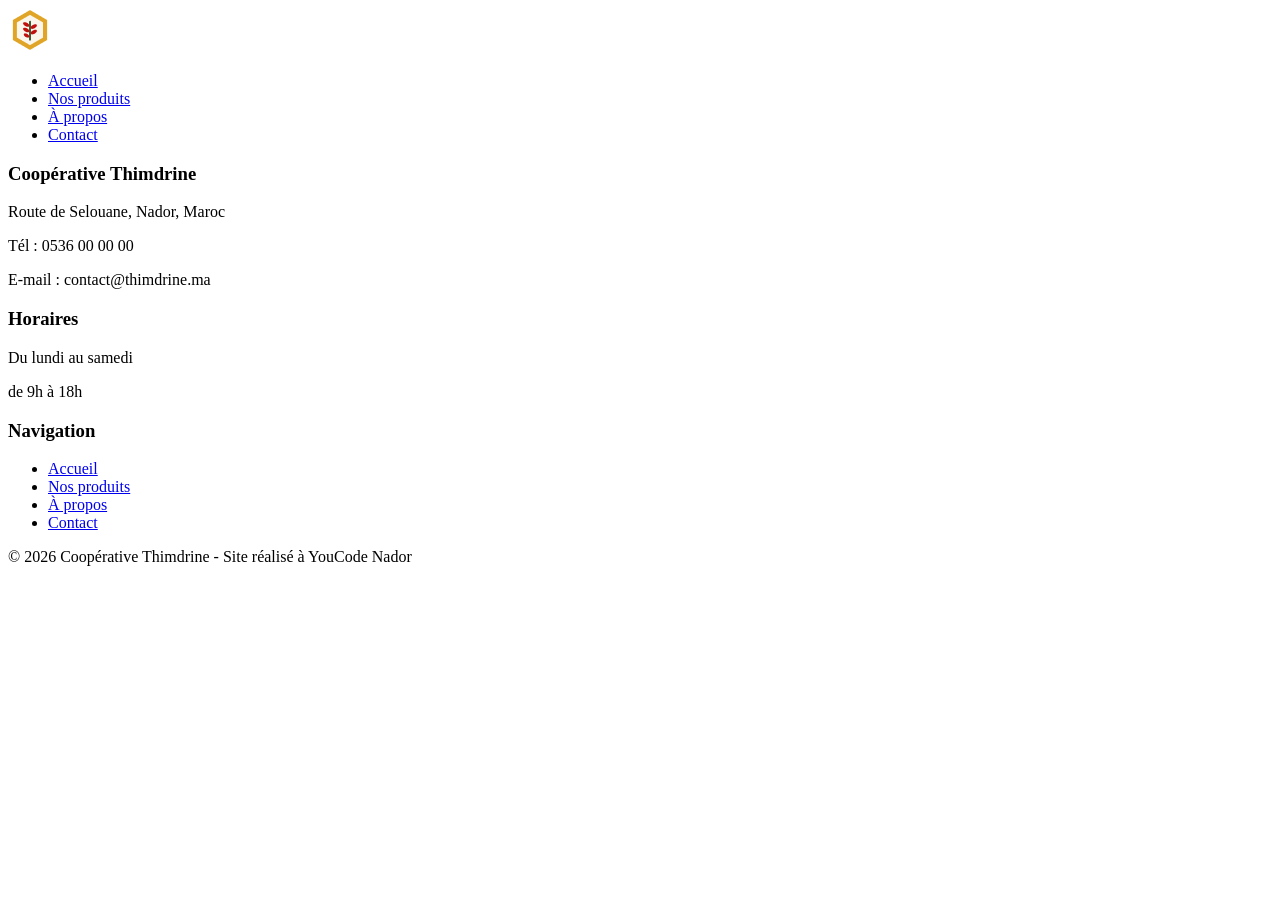
==== index.html @ c5830898 "realiser la partie navigation et la partie footer des 4 pages" ====
<!DOCTYPE html>
<html lang="fr">

<head>
    <meta charset="UTF-8">
    <meta name="viewport" content="width=device-width, initial-scale=1.0">
    <link rel="stylesheet" href="CSS/style.css">
    <title>Thimdrine - Accueil</title>
</head>
<body>
  <header>
    <nav>
      <a href="index.html"><img src="images/Logo.png" alt="Logo de Thimdrine"></a>
      <ul>
          <li><a href="index.html">Accueil</a></li>
          <li><a href="nos-produits.html">Nos produits</a></li>
          <li><a href="a-propos.html">À propos</a></li>
          <li><a href="contact.html">Contact</a></li>
      </ul>
    </nav>
  </header>
  <main>
  </main>
  <footer>
      <div class="footer">
          <div class="footer-par">
              <h3>Coopérative Thimdrine</h3>
              <p>Route de Selouane, Nador, Maroc</p>
              <p>Tél : 0536 00 00 00</p>
              <p>E-mail : contact@thimdrine.ma</p>
          </div>

          <div class="footer-par">
              <h3>Horaires</h3>
              <p>Du lundi au samedi</p>
              <p>de 9h à 18h</p>
          </div>

          <div class="footer-par">
              <h3>Navigation</h3>
              <ul>
                  <li><a href="index.html">Accueil</a></li>
                  <li><a href="nos-produits.html">Nos produits</a></li>
                  <li><a href="a-propos.html">À propos</a></li>
                  <li><a href="contact.html">Contact</a></li>
              </ul>
          </div>
      </div>

      <div class="footer-end">
          <p>&copy; 2026 Coopérative Thimdrine - Site réalisé à YouCode Nador</p>
      </div>
  </footer>
</body>

</html>
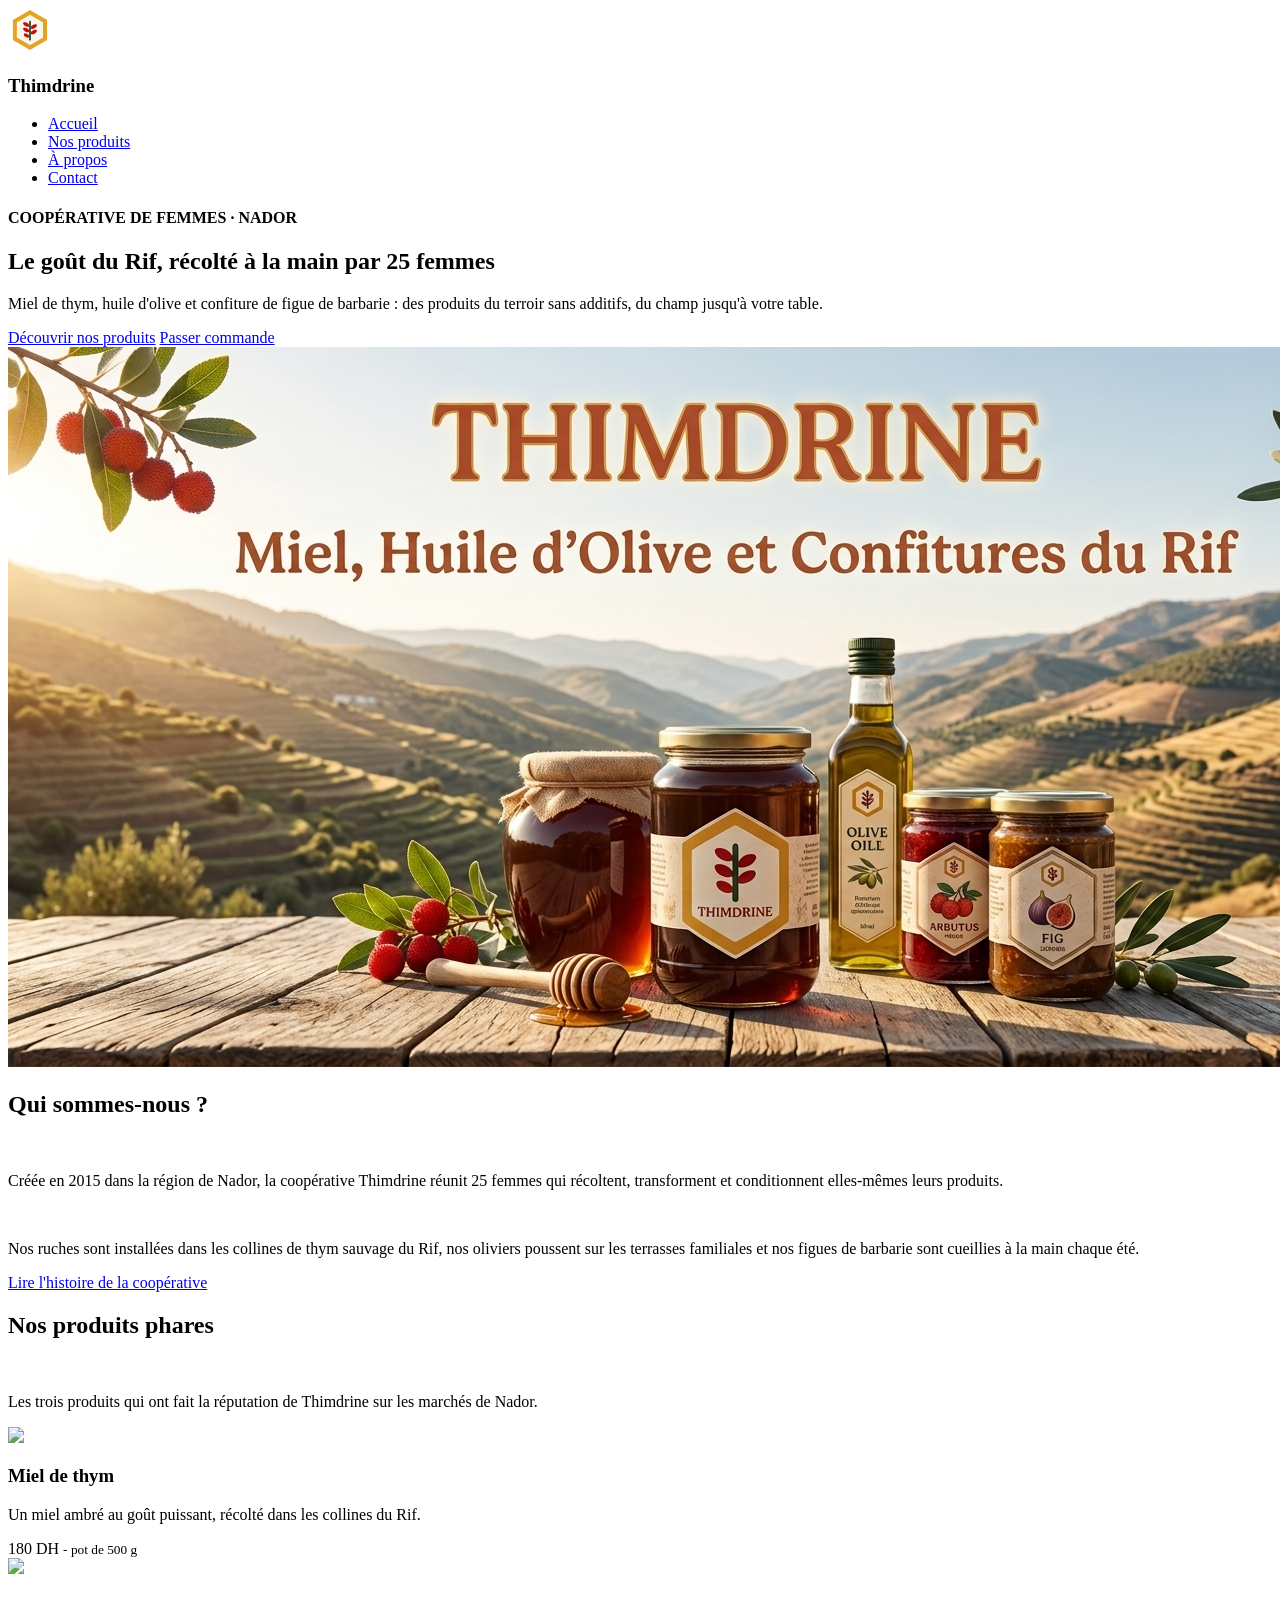
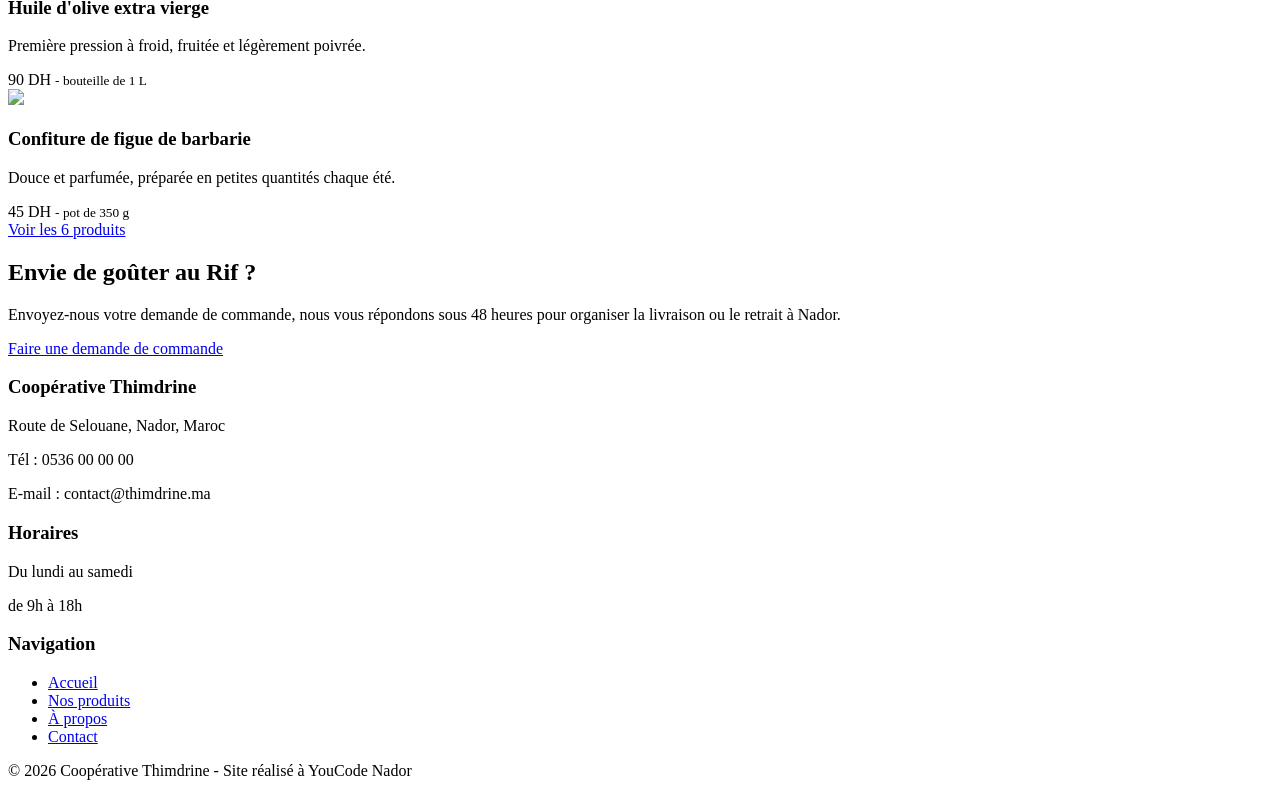
==== commit 50ebc8f5: "realisation de partie html des page index / no produits / a propos" ====
--- a/index.html
+++ b/index.html
@@ -10,7 +10,7 @@
 <body>
   <header>
     <nav>
-      <a href="index.html"><img src="images/Logo.png" alt="Logo de Thimdrine"></a>
+      <div class="logo"><a href="index.html"><img src="images/Logo.png" alt="Logo de Thimdrine"></a> <h3 classe="dalogo">Thimdrine</h3></div>
       <ul>
           <li><a href="index.html">Accueil</a></li>
           <li><a href="nos-produits.html">Nos produits</a></li>
@@ -20,6 +20,57 @@
     </nav>
   </header>
   <main>
+        <section class="sec1">
+      <div class="sec1-intro">
+          <h4>COOPÉRATIVE DE FEMMES · NADOR</h4>
+          <h1>Le goût du Rif, récolté à la main par 25 femmes</h1>
+          <p>Miel de thym, huile d'olive et confiture de figue de barbarie : des produits du terroir sans additifs, du champ jusqu'à votre table.</p>
+          <div class="sec1-img">
+            <a href="nos-produits.html" class="btn btn-1">Découvrir nos produits</a>
+            <a href="contact.html" class="btn btn-2">Passer commande</a>
+          </div>
+      </div>
+      <div class="sec1-image">
+          <img src="images/interface image project.jfif" >
+      </div>
+    </section>
+    <section class="sec2-nous">
+        <h2>Qui sommes-nous ?</h2><br>
+        <p>Créée en 2015 dans la région de Nador, la coopérative Thimdrine réunit 25 femmes qui récoltent, transforment et conditionnent elles-mêmes leurs produits.</p><br>
+        <p>Nos ruches sont installées dans les collines de thym sauvage du Rif, nos oliviers poussent sur les terrasses familiales et nos figues de barbarie sont cueillies à la main chaque été.</p>
+        <a href="a-propos.html" class="link-more">Lire l'histoire de la coopérative </a>
+    </section>
+    <section class="sec3">
+        <h2>Nos produits phares</h2><br>    
+        <p>Les trois produits qui ont fait la réputation de Thimdrine sur les marchés de Nador.</p>
+        <div class="sec3-produits">
+            <article class="produit-img">
+                <img src="images/images-acceuil/miel - Acceuil.jpg" >
+                <h3>Miel de thym</h3>
+                <p>Un miel ambré au goût puissant, récolté dans les collines du Rif.</p>
+                <span class="prix">180 DH <small>- pot de 500 g</small></span>
+            </article>
+            <article class="produit-img">
+                <img src="images/images-acceuil/ouil- Acceuil.jpg" >
+                <h3>Huile d'olive extra vierge</h3>
+                <p>Première pression à froid, fruitée et légèrement poivrée.</p>
+                <span class="prix">90 DH <small>- bouteille de 1 L</small></span>
+            </article>
+            <article class="produit-img">
+                <img src="images/images-acceuil/confiture - Acceuil.jpg">
+                <h3>Confiture de figue de barbarie</h3>
+                <p>Douce et parfumée, préparée en petites quantités chaque été.</p>
+                <span class="prix">45 DH <small>- pot de 350 g</small></span>
+            </article>
+        </div>
+
+        <a href="nos-produits.html" class="btn btn-outline">Voir les 6 produits </a>
+    </section>
+    <section class="sec4">
+        <h2>Envie de goûter au Rif ?</h2>
+        <p>Envoyez-nous votre demande de commande, nous vous répondons sous 48 heures pour organiser la livraison ou le retrait à Nador.</p>
+        <a href="contact.html" class="btn btn-1">Faire une demande de commande</a>
+    </section>
   </main>
   <footer>
       <div class="footer">
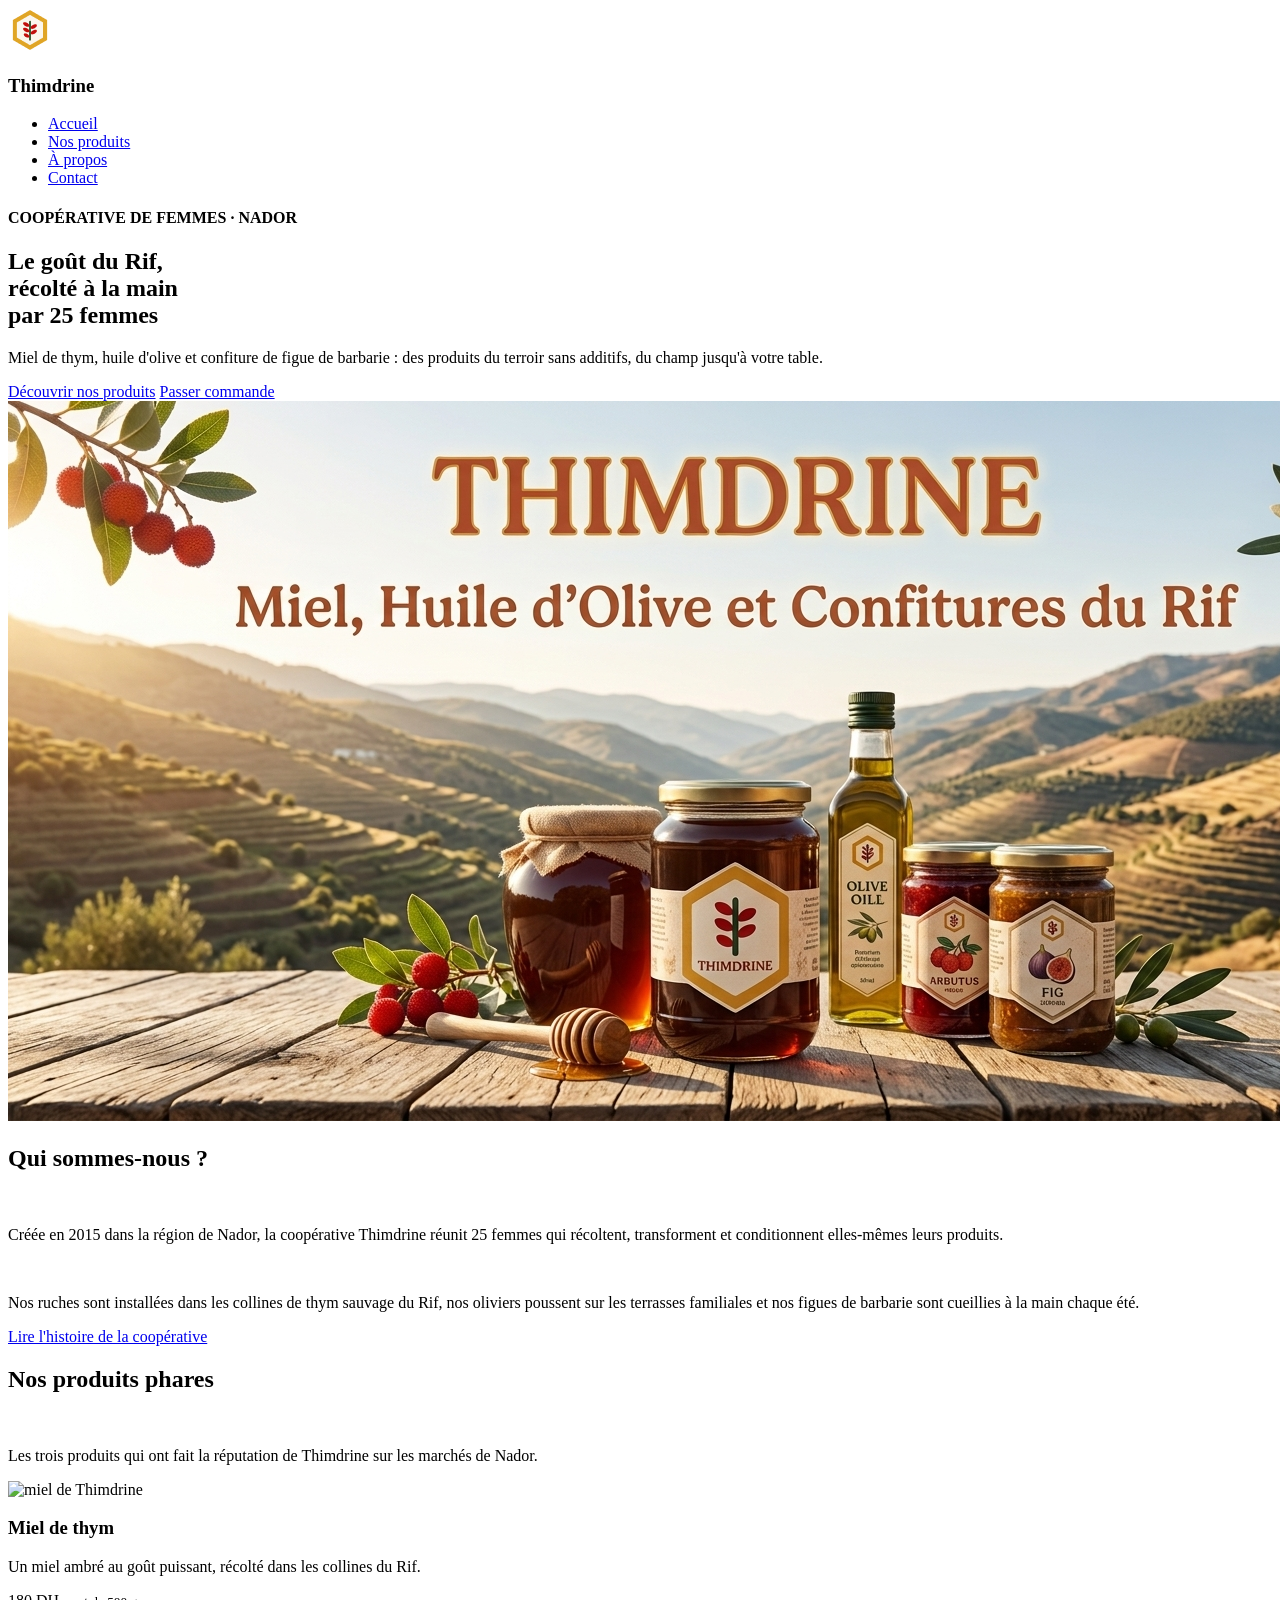
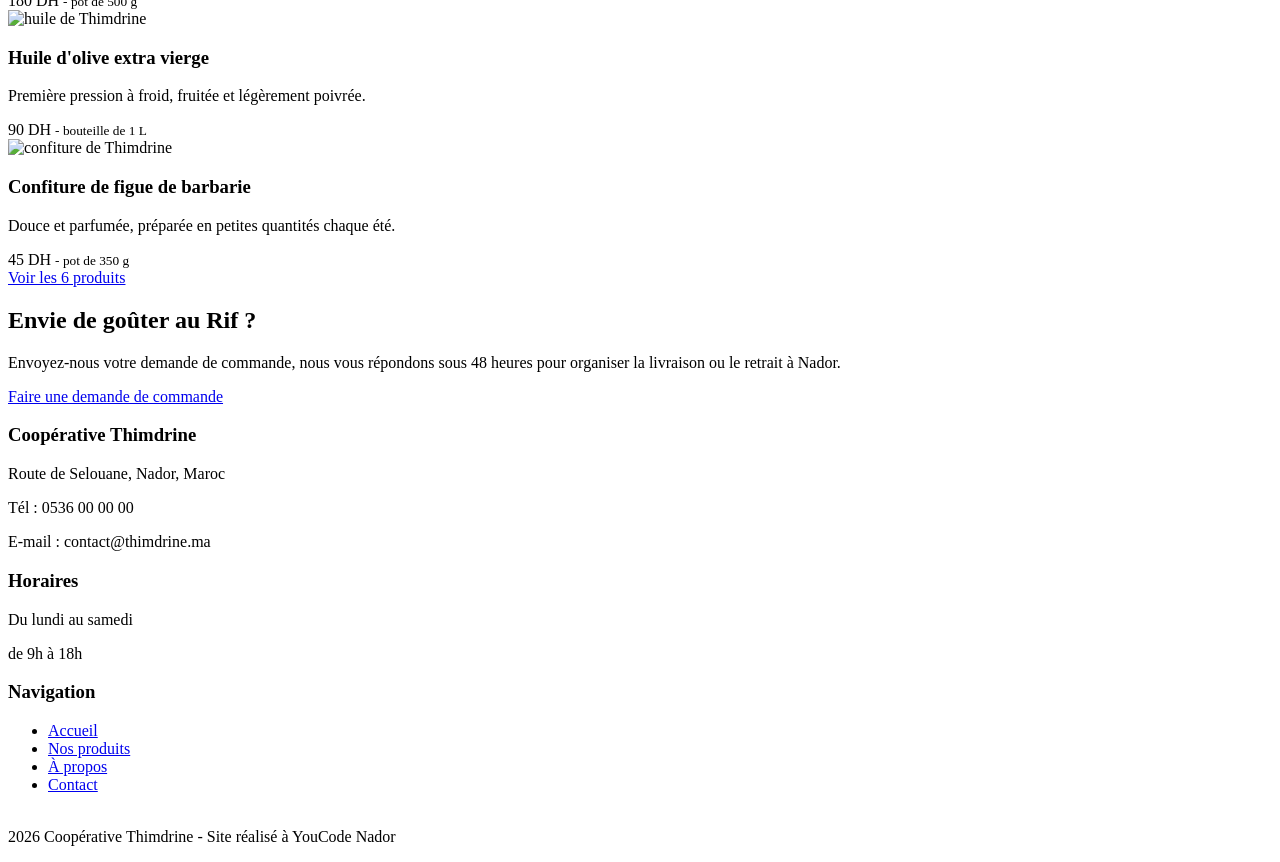
==== commit fddcf51b: "realiser la partie main de la page contact" ====
--- a/index.html
+++ b/index.html
@@ -23,7 +23,7 @@
         <section class="sec1">
       <div class="sec1-intro">
           <h4>COOPÉRATIVE DE FEMMES · NADOR</h4>
-          <h1>Le goût du Rif, récolté à la main par 25 femmes</h1>
+          <h1>Le goût du Rif,<br> récolté à la main <br> par 25 femmes</h1>
           <p>Miel de thym, huile d'olive et confiture de figue de barbarie : des produits du terroir sans additifs, du champ jusqu'à votre table.</p>
           <div class="sec1-img">
             <a href="nos-produits.html" class="btn btn-1">Découvrir nos produits</a>
@@ -31,7 +31,7 @@
           </div>
       </div>
       <div class="sec1-image">
-          <img src="images/interface image project.jfif" >
+          <img src="images/interface image project.jfif" alt="Thimdrine company" >
       </div>
     </section>
     <section class="sec2-nous">
@@ -45,19 +45,19 @@
         <p>Les trois produits qui ont fait la réputation de Thimdrine sur les marchés de Nador.</p>
         <div class="sec3-produits">
             <article class="produit-img">
-                <img src="images/images-acceuil/miel - Acceuil.jpg" >
+                <img src="images/images-acceuil/miel - Acceuil.jpg" alt="miel de Thimdrine" >
                 <h3>Miel de thym</h3>
                 <p>Un miel ambré au goût puissant, récolté dans les collines du Rif.</p>
                 <span class="prix">180 DH <small>- pot de 500 g</small></span>
             </article>
             <article class="produit-img">
-                <img src="images/images-acceuil/ouil- Acceuil.jpg" >
+                <img src="images/images-acceuil/ouil- Acceuil.jpg" alt="huile de Thimdrine" >
                 <h3>Huile d'olive extra vierge</h3>
                 <p>Première pression à froid, fruitée et légèrement poivrée.</p>
                 <span class="prix">90 DH <small>- bouteille de 1 L</small></span>
             </article>
             <article class="produit-img">
-                <img src="images/images-acceuil/confiture - Acceuil.jpg">
+                <img src="images/images-acceuil/confiture - Acceuil.jpg" alt="confiture de Thimdrine">
                 <h3>Confiture de figue de barbarie</h3>
                 <p>Douce et parfumée, préparée en petites quantités chaque été.</p>
                 <span class="prix">45 DH <small>- pot de 350 g</small></span>
@@ -99,7 +99,7 @@
       </div>
 
       <div class="footer-end">
-          <p>&copy; 2026 Coopérative Thimdrine - Site réalisé à YouCode Nador</p>
+          <p><br> 2026 Coopérative Thimdrine - Site réalisé à YouCode Nador</p>
       </div>
   </footer>
 </body>
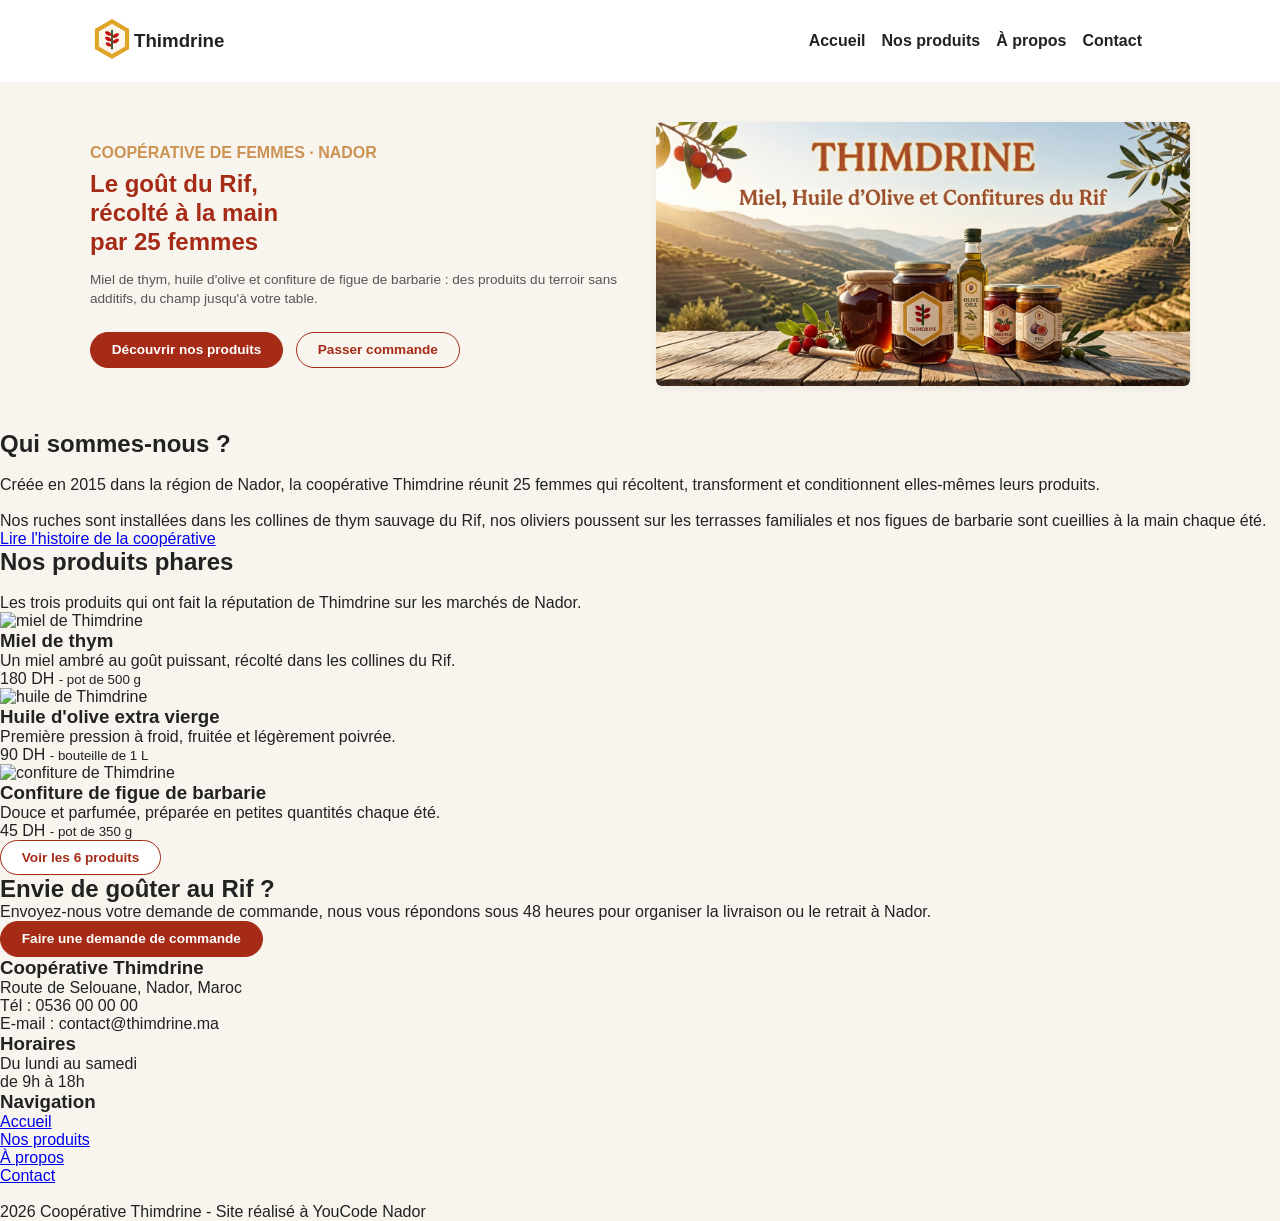
==== commit 36821b8a: "realisation de la forme des button dans la partie css" ====
--- a/index.html
+++ b/index.html
@@ -31,7 +31,7 @@
           </div>
       </div>
       <div class="sec1-image">
-          <img src="images/interface image project.jfif" alt="Thimdrine company" >
+          <img src="images/interface image project.jfif" alt="Thimdrine company " >
       </div>
     </section>
     <section class="sec2-nous">
@@ -63,7 +63,7 @@
                 <span class="prix">45 DH <small>- pot de 350 g</small></span>
             </article>
         </div>
-
+ 
         <a href="nos-produits.html" class="btn btn-outline">Voir les 6 produits </a>
     </section>
     <section class="sec4">
--- a/CSS/style.css
+++ b/CSS/style.css
@@ -0,0 +1,153 @@
+
+/* 1.la charte*/
+:root {
+  --primary-color: #A62B17;
+  --primary-hover: #852212;
+  --secondary-color: #cc9253;
+  --bg-color: #F8F5EE;
+  --card-bg: #FFFFFF;
+  --text-main: #222222;
+  --text-muted: #555555;
+  --radius: 6px;
+  --shadow: 0 2px 8px rgba(0, 0, 0, 0.06);
+}
+
+* {
+  margin: 0;
+  padding: 0;
+}
+
+body {
+  background-color: var(--bg-color);
+  color: var(--text-main);
+  font-family: sans-serif;
+}
+
+
+
+   /* 2. header nav */
+
+header {
+  background-color: #ffffff;
+  width: 100%;
+}
+
+nav {
+  max-width: 1100px;
+  margin: 0 auto;
+  display: flex;
+  justify-content: space-between;
+  align-items: center;
+}
+
+.logo {
+  display: flex;
+  align-items: center;
+}
+
+nav ul {
+  display: flex;
+  list-style: none;
+  padding: 2rem;
+}
+nav li {
+    padding-right: 1rem;
+
+}
+
+nav a {
+  text-decoration: none;
+  color: var(--text-main);
+  font-weight: 600;
+}
+
+nav a:hover {
+  color: var(--primary-color);
+}
+
+   /* 3. ACCUEIL sec1 */
+
+.sec1 {
+  max-width: 1100px;
+  margin: 2.5rem auto;
+  padding: 0 1rem;
+  display: flex;
+  align-items: center;
+  gap: 2rem;
+}
+
+.sec1-intro {
+  flex: 1;
+}
+
+.sec1-intro h4 {
+  font-weight: 700;
+  color: var(--secondary-color);
+  margin-bottom: 0.5rem;
+  text-transform: uppercase;
+}
+
+.sec1-intro h1 {
+  color: var(--primary-color);
+  font-weight: 800;
+  margin-bottom: 0.8rem;
+  line-height: 1.2;
+}
+
+.sec1-intro p {
+  font-size: 0.85rem;
+  color: var(--text-muted);
+  margin-bottom: 1rem;
+  line-height: 1.4;
+}
+
+.sec1-img {
+  margin-top: 1.5rem;
+  display: flex;
+  gap: 0.8rem;
+}
+
+.sec1-image {
+  flex: 1;
+}
+
+.sec1-image img {
+  width: 100%;
+  border-radius: var(--radius);
+  box-shadow: var(--shadow);
+}
+   /* 4. les bouton */
+
+.btn {
+  display: inline-block;
+  padding: 0.6rem 1.3rem;
+  border-radius: 20px;
+  text-decoration: none;
+  font-size: 0.85rem;
+  font-weight: 770;
+}
+
+.btn-1 {
+  background-color: var(--primary-color);
+  color: #ffffff;
+  border: 1px solid var(--primary-color);
+}
+
+.btn-1:hover {
+  background-color: var(--primary-hover);
+}
+
+.btn-2 {
+  background-color: transparent;
+  color: var(--primary-color);
+  border: 1px solid var(--primary-color);
+}
+
+.btn-outline {
+  background-color: #ffffff;
+  color: var(--primary-color);
+  border: 1px solid var(--primary-color);
+  padding: 0.55rem 1.3rem;
+}
+
+
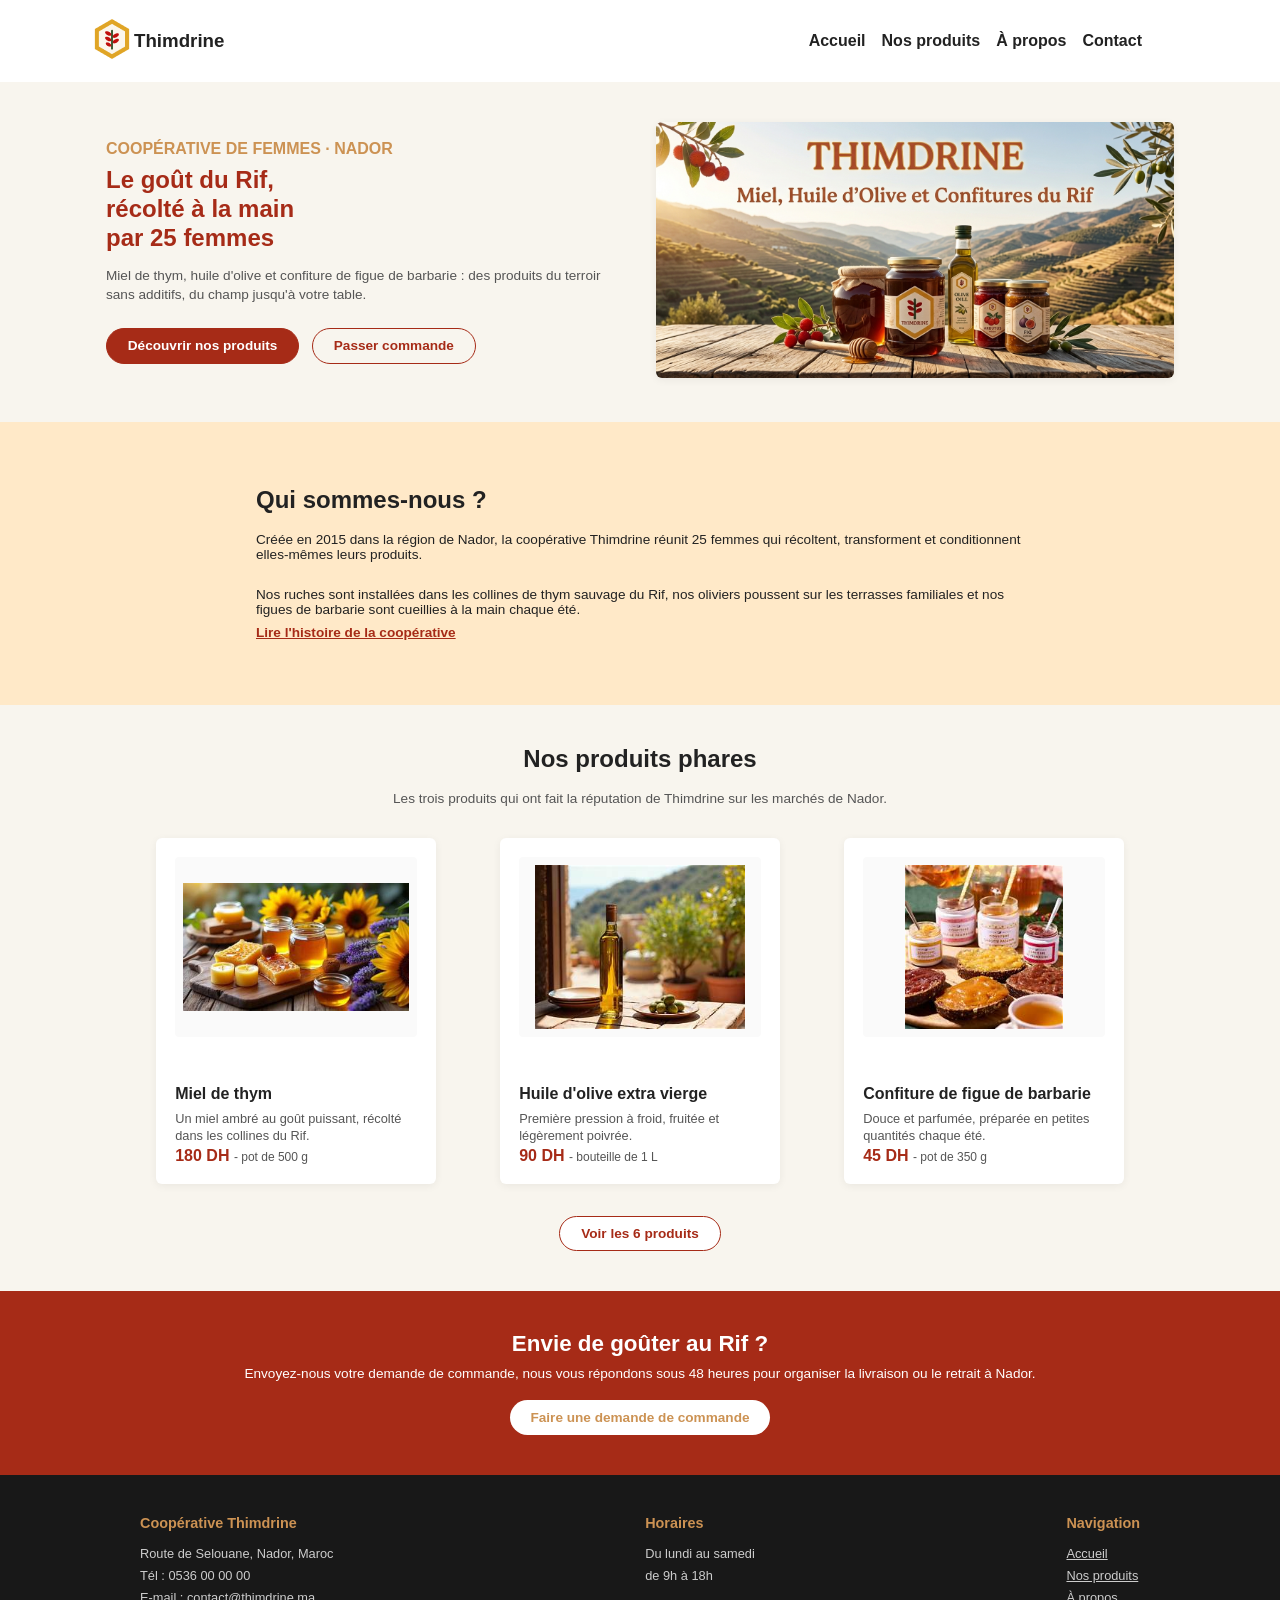
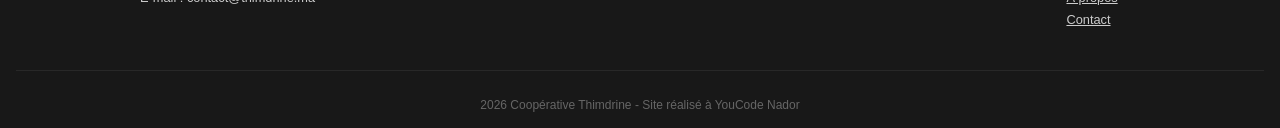
==== commit a5d5bb69: "modification des nom des image pour ajuster la forme" ====
--- a/index.html
+++ b/index.html
@@ -45,19 +45,19 @@
         <p>Les trois produits qui ont fait la réputation de Thimdrine sur les marchés de Nador.</p>
         <div class="sec3-produits">
             <article class="produit-img">
-                <img src="images/images-acceuil/miel - Acceuil.jpg" alt="miel de Thimdrine" >
+                <img src="images/images-acceuil/miel-acceuil.jpg" alt="miel de Thimdrine" >
                 <h3>Miel de thym</h3>
                 <p>Un miel ambré au goût puissant, récolté dans les collines du Rif.</p>
                 <span class="prix">180 DH <small>- pot de 500 g</small></span>
             </article>
             <article class="produit-img">
-                <img src="images/images-acceuil/ouil- Acceuil.jpg" alt="huile de Thimdrine" >
+                <img src="images/images-acceuil/ouil-acceuil.jpg" alt="huile de Thimdrine" >
                 <h3>Huile d'olive extra vierge</h3>
                 <p>Première pression à froid, fruitée et légèrement poivrée.</p>
                 <span class="prix">90 DH <small>- bouteille de 1 L</small></span>
             </article>
             <article class="produit-img">
-                <img src="images/images-acceuil/confiture - Acceuil.jpg" alt="confiture de Thimdrine">
+                <img src="images/images-acceuil/confiture-acceuil.jpg" alt="confiture de Thimdrine">
                 <h3>Confiture de figue de barbarie</h3>
                 <p>Douce et parfumée, préparée en petites quantités chaque été.</p>
                 <span class="prix">45 DH <small>- pot de 350 g</small></span>
--- a/CSS/style.css
+++ b/CSS/style.css
@@ -15,6 +15,8 @@
 * {
   margin: 0;
   padding: 0;
+    box-sizing: border-box;
+
 }
 
 body {
@@ -151,3 +153,189 @@
 }
 
 
+   /* 5. sec2 */
+
+.sec2-nous {
+  background-color: #ffe9c8;
+  max-width: 700;
+  margin: 3% auto;
+  padding: 5% 20%;
+  text-align: left;
+}
+
+.sec2-nous p {
+  font-size: 0.85rem;
+  margin-bottom: 0.4rem;
+}
+
+.link-more {
+  margin-top: 0.9rem;
+  color: var(--primary-color);
+  font-size: 0.85rem;
+  font-weight: 700;
+}
+
+ /* 6. produit sec3  */
+
+.sec3 {
+  max-width: 1100px;
+  margin: 2.5rem auto;
+  padding: 0 1rem;
+  text-align: center;
+}
+
+.sec3 h2,
+.sec3-produits h1 {
+  font-size: 1.5rem;
+  font-weight: 700;
+  color: var(--text-main);
+  margin-bottom: 0;
+  text-align: center;
+}
+
+.sec3 > p {
+  font-size: 0.85rem;
+  color: var(--text-muted);
+  max-width: 800px;
+  margin: 0 auto 0.4rem auto;
+}
+
+.sec3-produits {
+  max-width: 1000px;
+  margin: 2rem auto;
+  padding: 0 1rem;
+  display: flex;
+justify-content: space-between;
+  flex-wrap: wrap;
+}
+
+
+
+.produit-img {
+  background-color: var(--card-bg);
+  border-radius: var(--radius);
+  padding: 1.2rem;
+  box-shadow: var(--shadow);
+  width: 280px;
+  text-align: left;
+  display: flex;
+  flex-direction: column;
+}
+
+.produit-img img {
+  width: 100%;
+  height: 180px;
+  object-fit: contain;
+  background-color: #fafafa;
+  border-radius: 4px;
+  padding: 0.5rem;
+  margin-bottom: 3rem;
+}
+
+.produit-img h2,
+.produit-img h3 {
+  font-size: 1rem;
+  font-weight: 700;
+  margin-bottom: 0.4rem;
+  color: var(--text-main);
+}
+
+.produit-img p {
+  font-size: 0.8rem;
+  color: var(--text-muted);
+  line-height: 1.4;
+}
+
+.produit-img .prix {
+  margin-top: auto;
+  padding-top: 0.1rem;
+  font-size: 1rem;
+  font-weight: 800;
+  color: var(--primary-color);
+}
+
+.produit-img .prix small {
+  font-size: 0.75rem;
+  color: var(--text-muted);
+  font-weight: normal;
+}
+
+
+
+   /* 7. sec4 */
+
+.sec4 {
+  max-width: 100%;
+  background-color: var(--primary-color);
+  color: #ffffff;
+  padding: 2.5rem 2rem;
+  text-align: center;
+}
+
+.sec4 h2 {
+  font-size: 1.4rem;
+  margin-bottom: 0.6rem;
+}
+
+.sec4 p {
+  font-size: 0.85rem;
+  margin-bottom: 1.2rem;
+}
+
+.sec4 .btn-1 {
+  background-color: #ffffff;
+  color: var(--secondary-color);
+  border: none;
+}
+
+   /* 8. FOOTER */
+
+footer {
+  background-color: #181818;
+  color: #ffffff;
+  padding: 2.5rem 1rem 1rem;
+  width: 100%;
+}
+
+.footer {
+  max-width: 1000px;
+  margin: 0 auto;
+  display: flex;
+  justify-content: space-between;
+  gap: 2rem;
+  flex-wrap: wrap;
+}
+
+.footer-par h3 {
+  color: var(--secondary-color);
+  font-size: 0.9rem;
+  font-weight: 700;
+  margin-bottom: 0.8rem;
+}
+
+.footer-par p,
+.footer-par a {
+  font-size: 0.8rem;
+  color: #cccccc;
+  line-height: 1.7;
+  
+}
+
+.footer-par ul {
+  list-style: none;
+}
+
+.footer-par a:hover {
+  color: #ffffff;
+}
+
+.footer-end {
+  text-align: center;
+  margin-top: 2.5rem;
+  padding-top: 0.8rem;
+  border-top: 1px solid #282828;
+  font-size: 0.75rem;
+  color: #666666;
+}
+
+
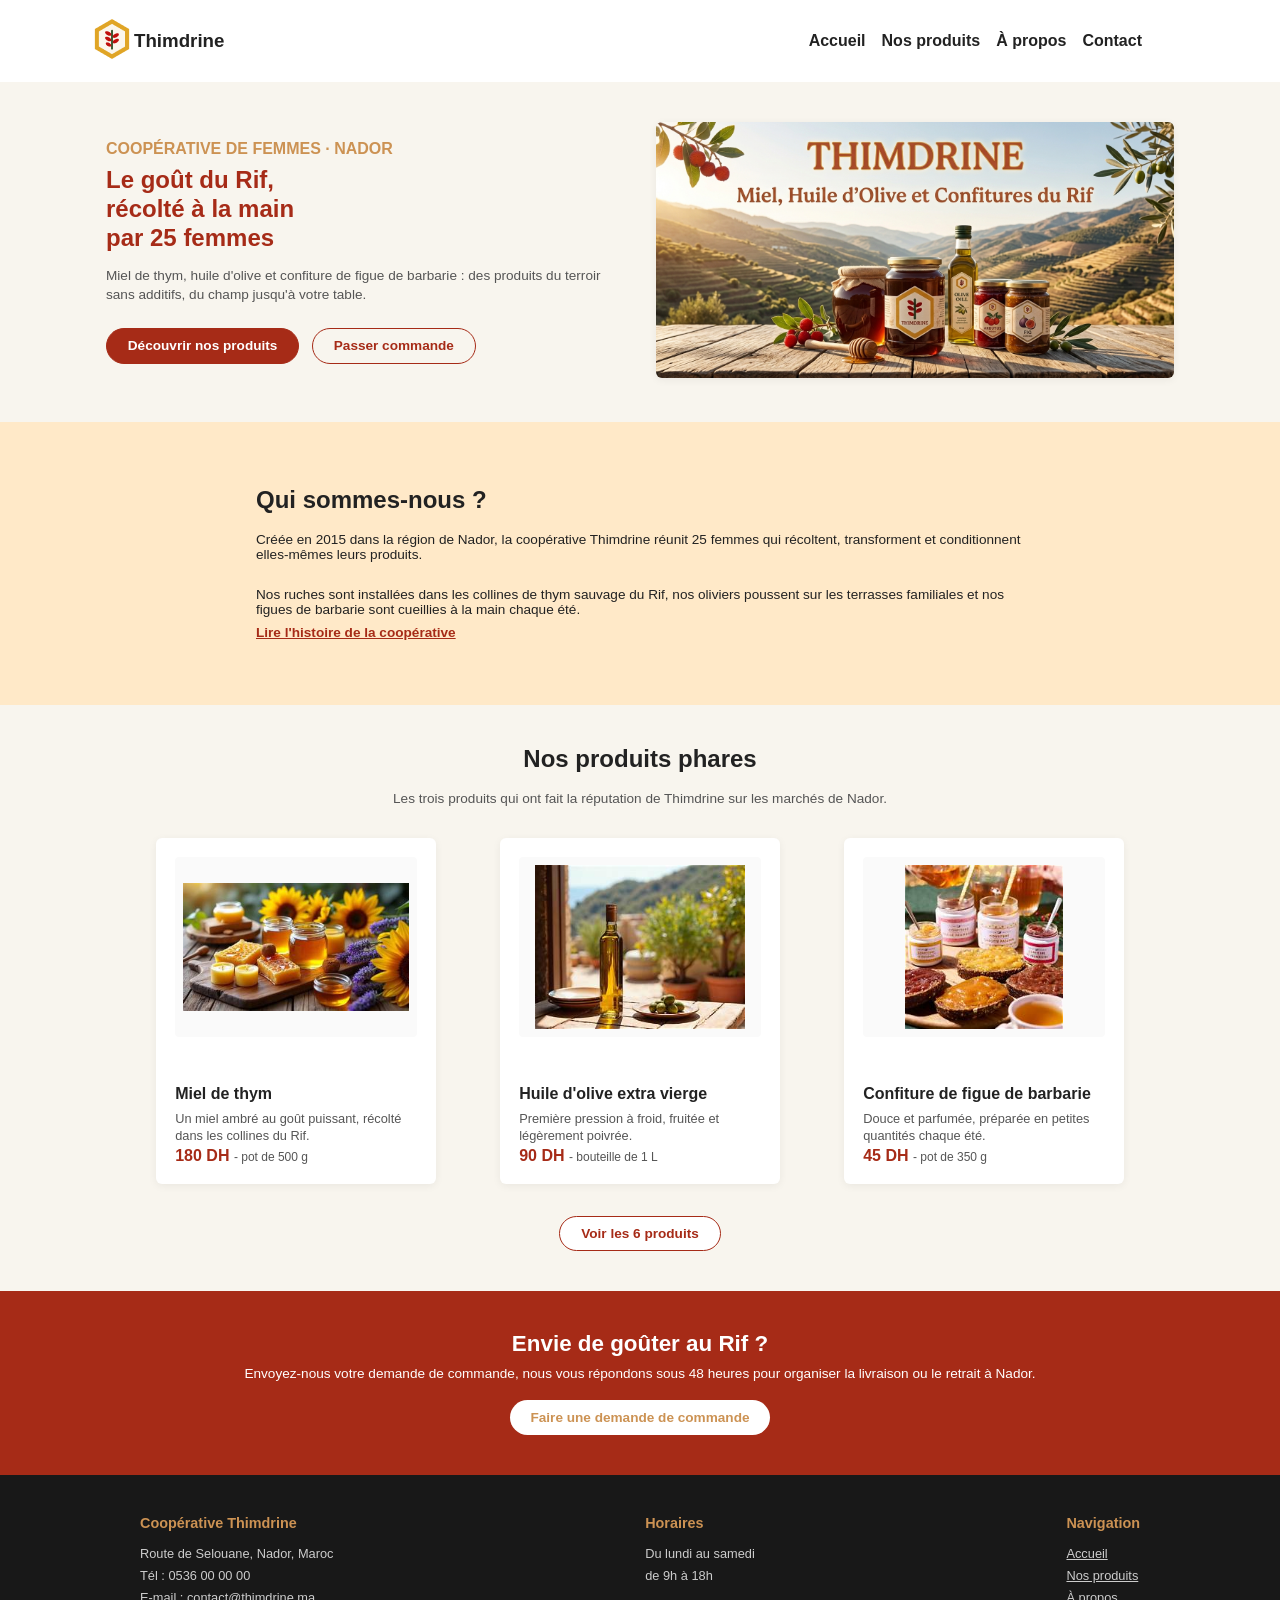
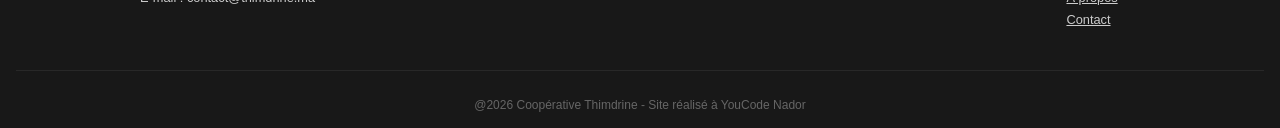
==== commit 0aa1d1bc: "realisation de la partie des produis dans la page nos produits" ====
--- a/index.html
+++ b/index.html
@@ -99,7 +99,7 @@
       </div>
 
       <div class="footer-end">
-          <p><br> 2026 Coopérative Thimdrine - Site réalisé à YouCode Nador</p>
+          <p><br> @2026 Coopérative Thimdrine - Site réalisé à YouCode Nador</p>
       </div>
   </footer>
 </body>
--- a/CSS/style.css
+++ b/CSS/style.css
@@ -339,3 +339,17 @@
 }
 
 
+
+/* sec3 hadi dyal la page nos produit */
+.products-grid {
+    text-align: center;
+  max-width: 1000px;
+  margin: 2rem auto;
+  padding: 0 1rem;
+  display: flex;
+  justify-content: center;
+  gap: 1.8rem;
+  flex-wrap: wrap;
+}
+
+
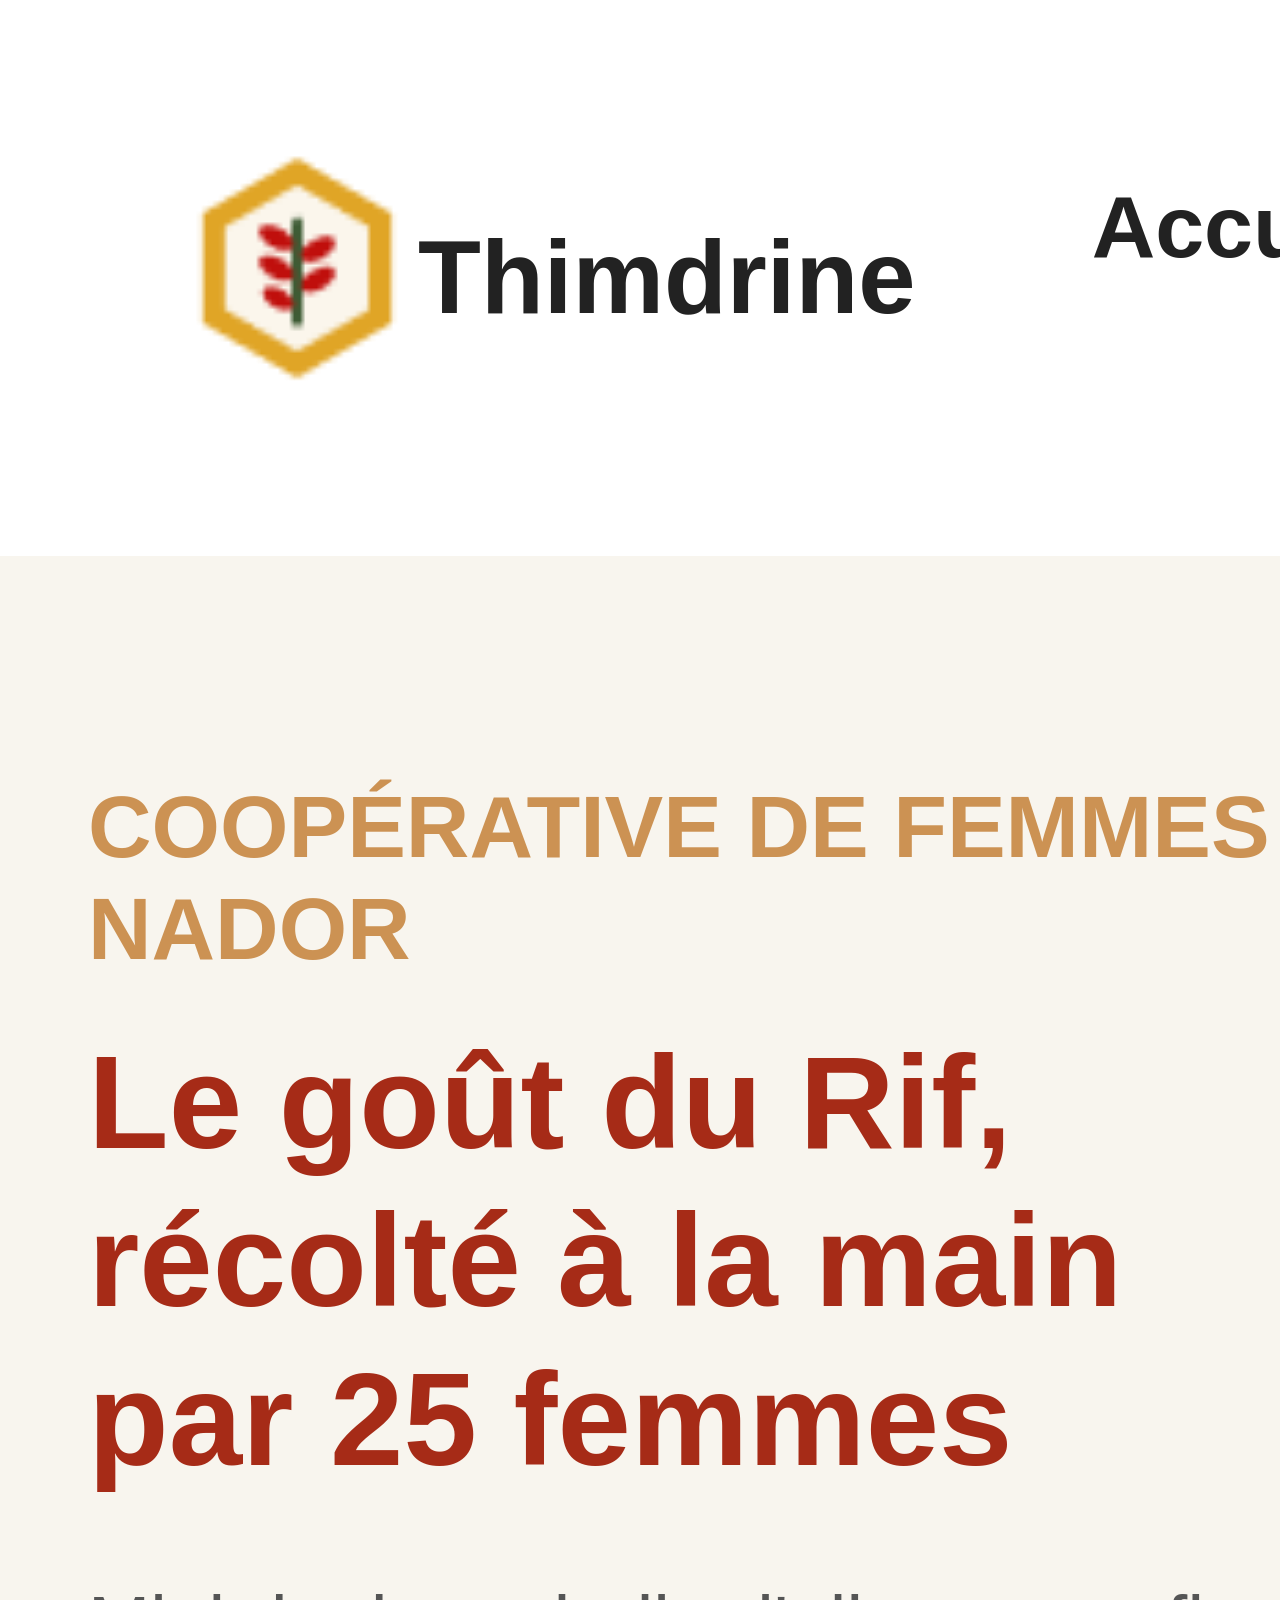
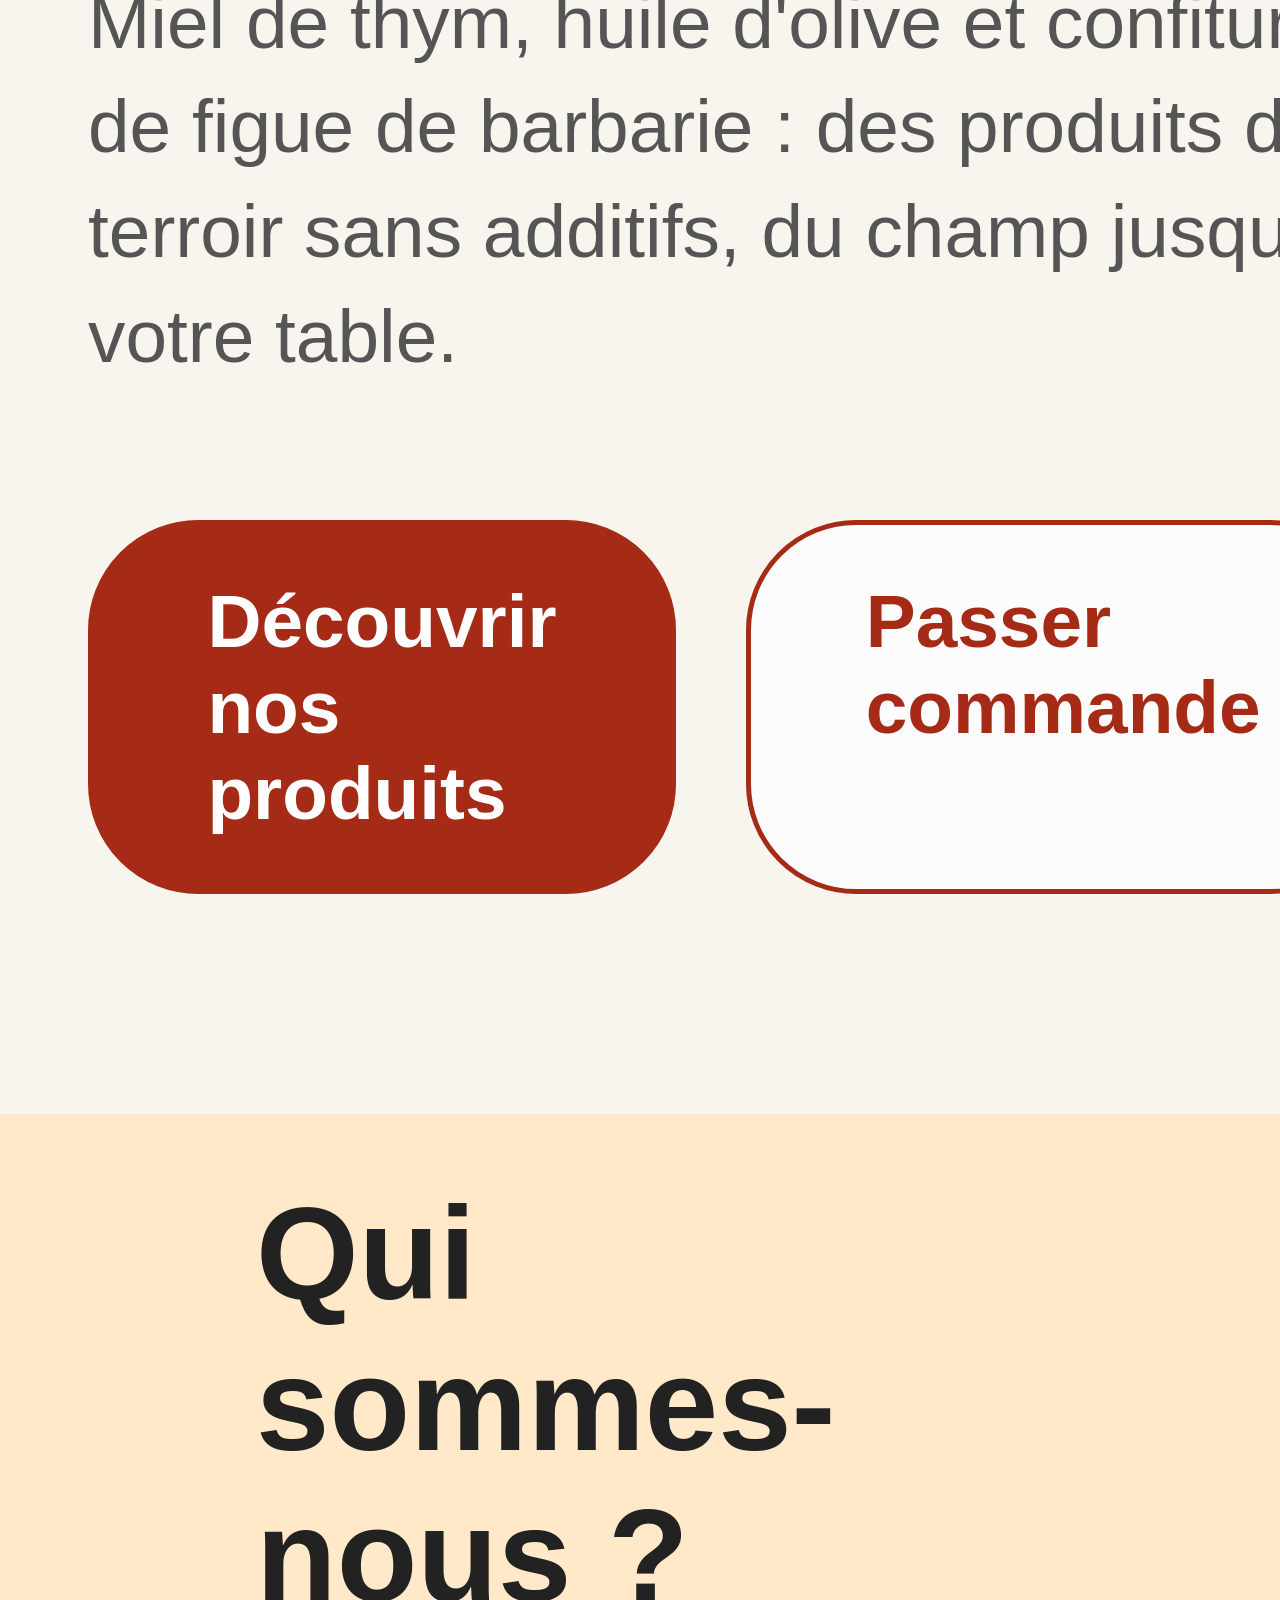
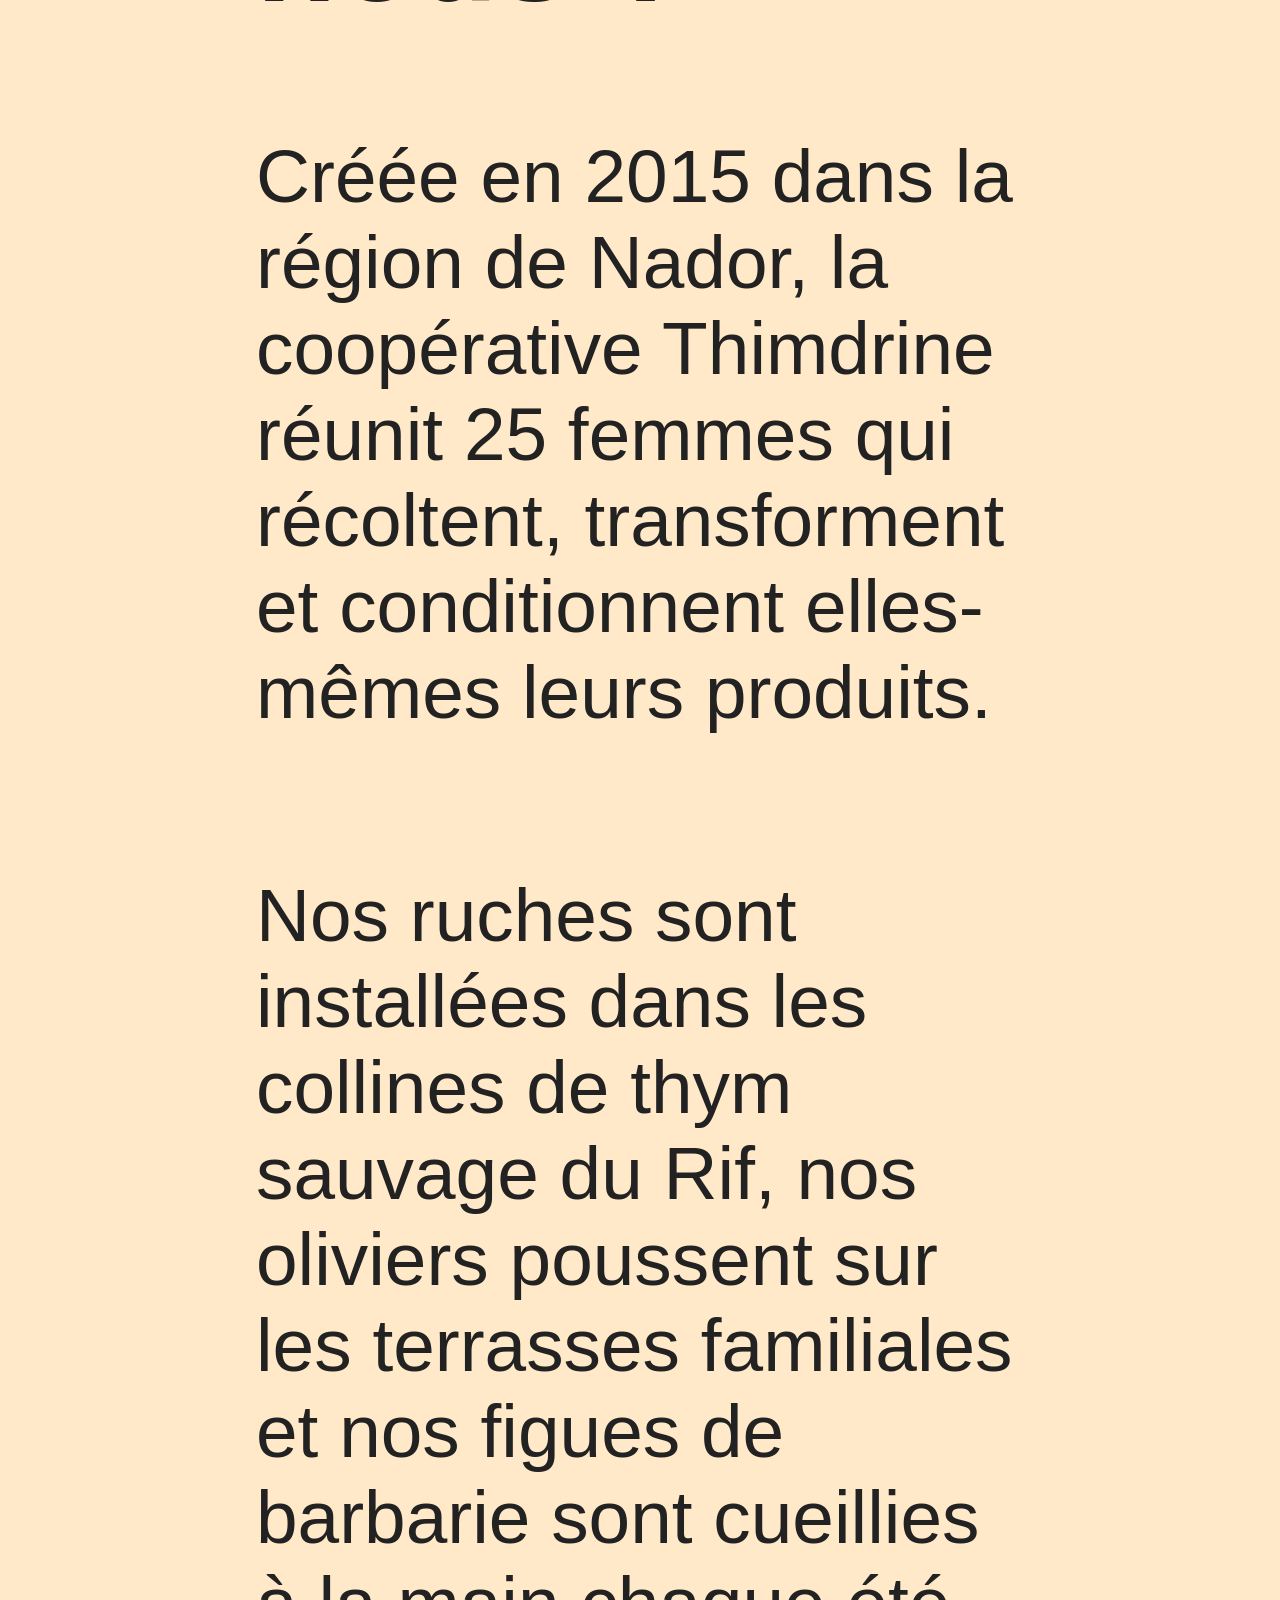
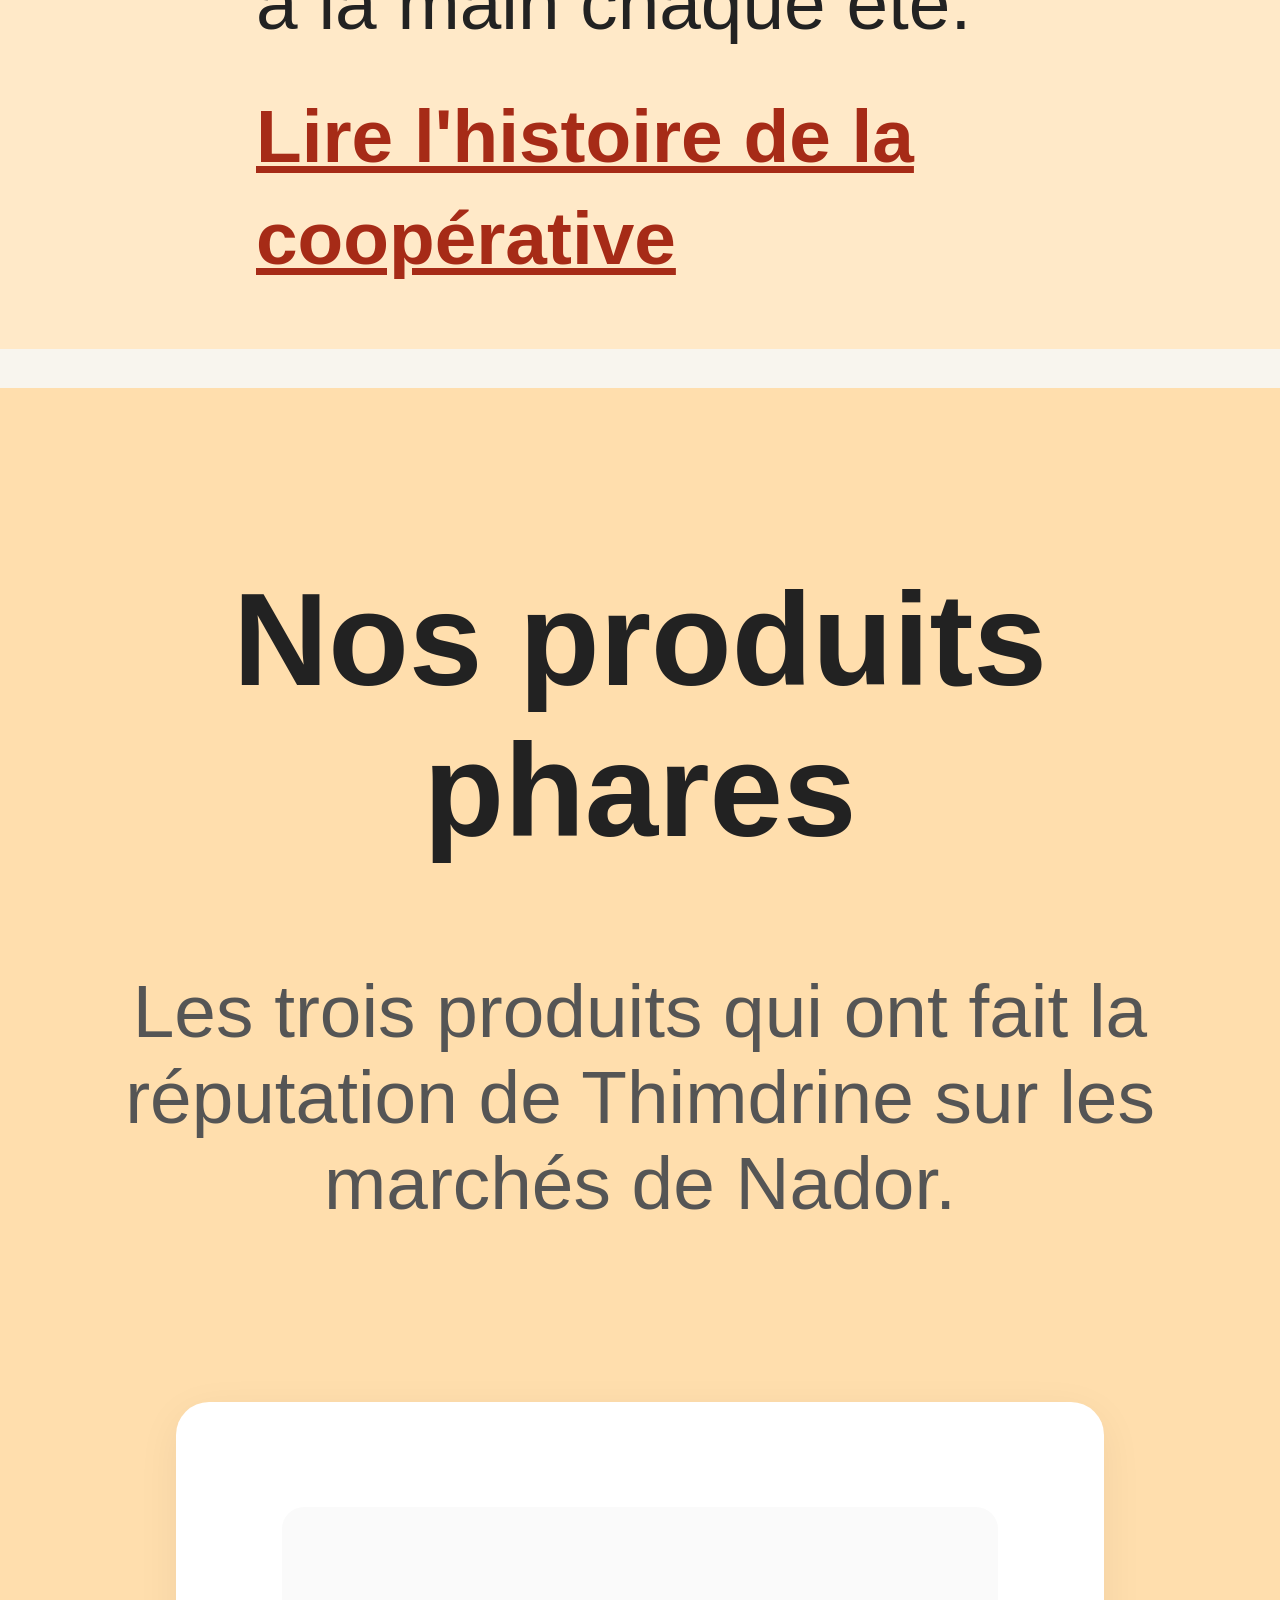
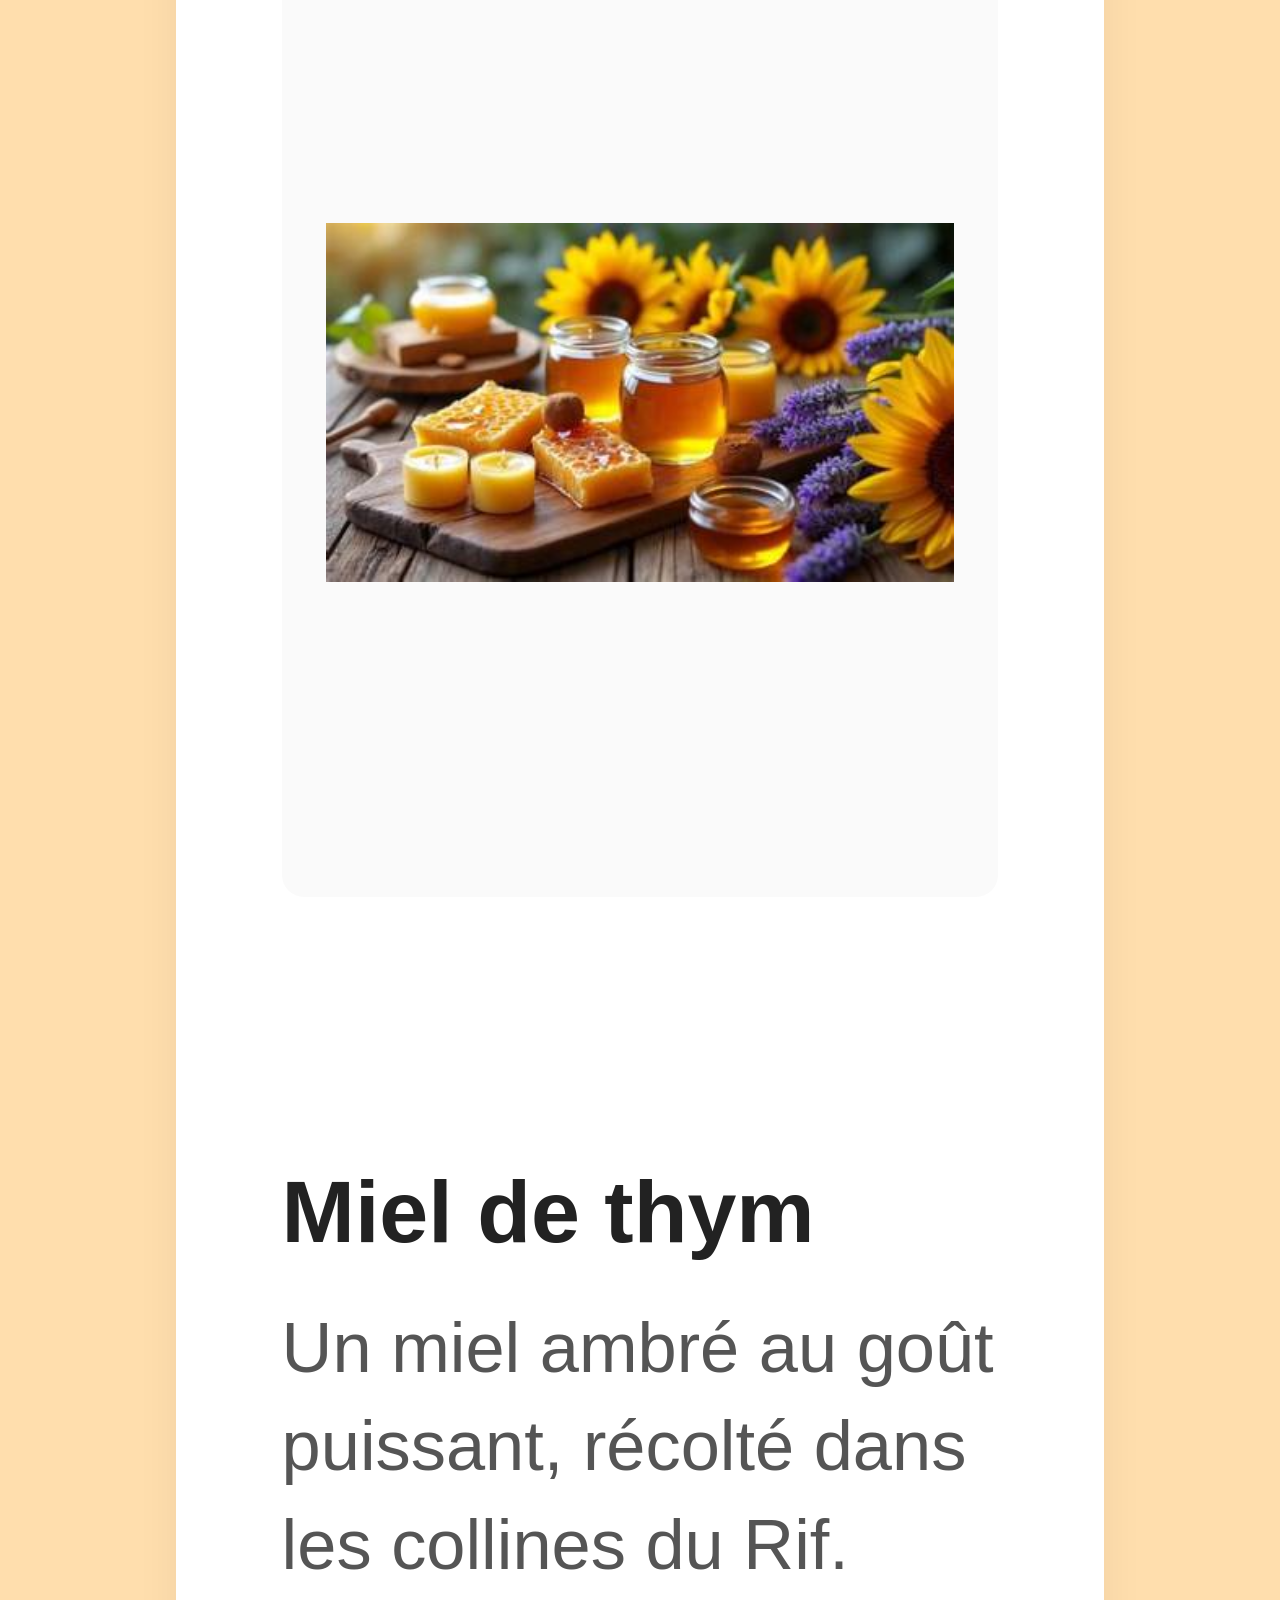
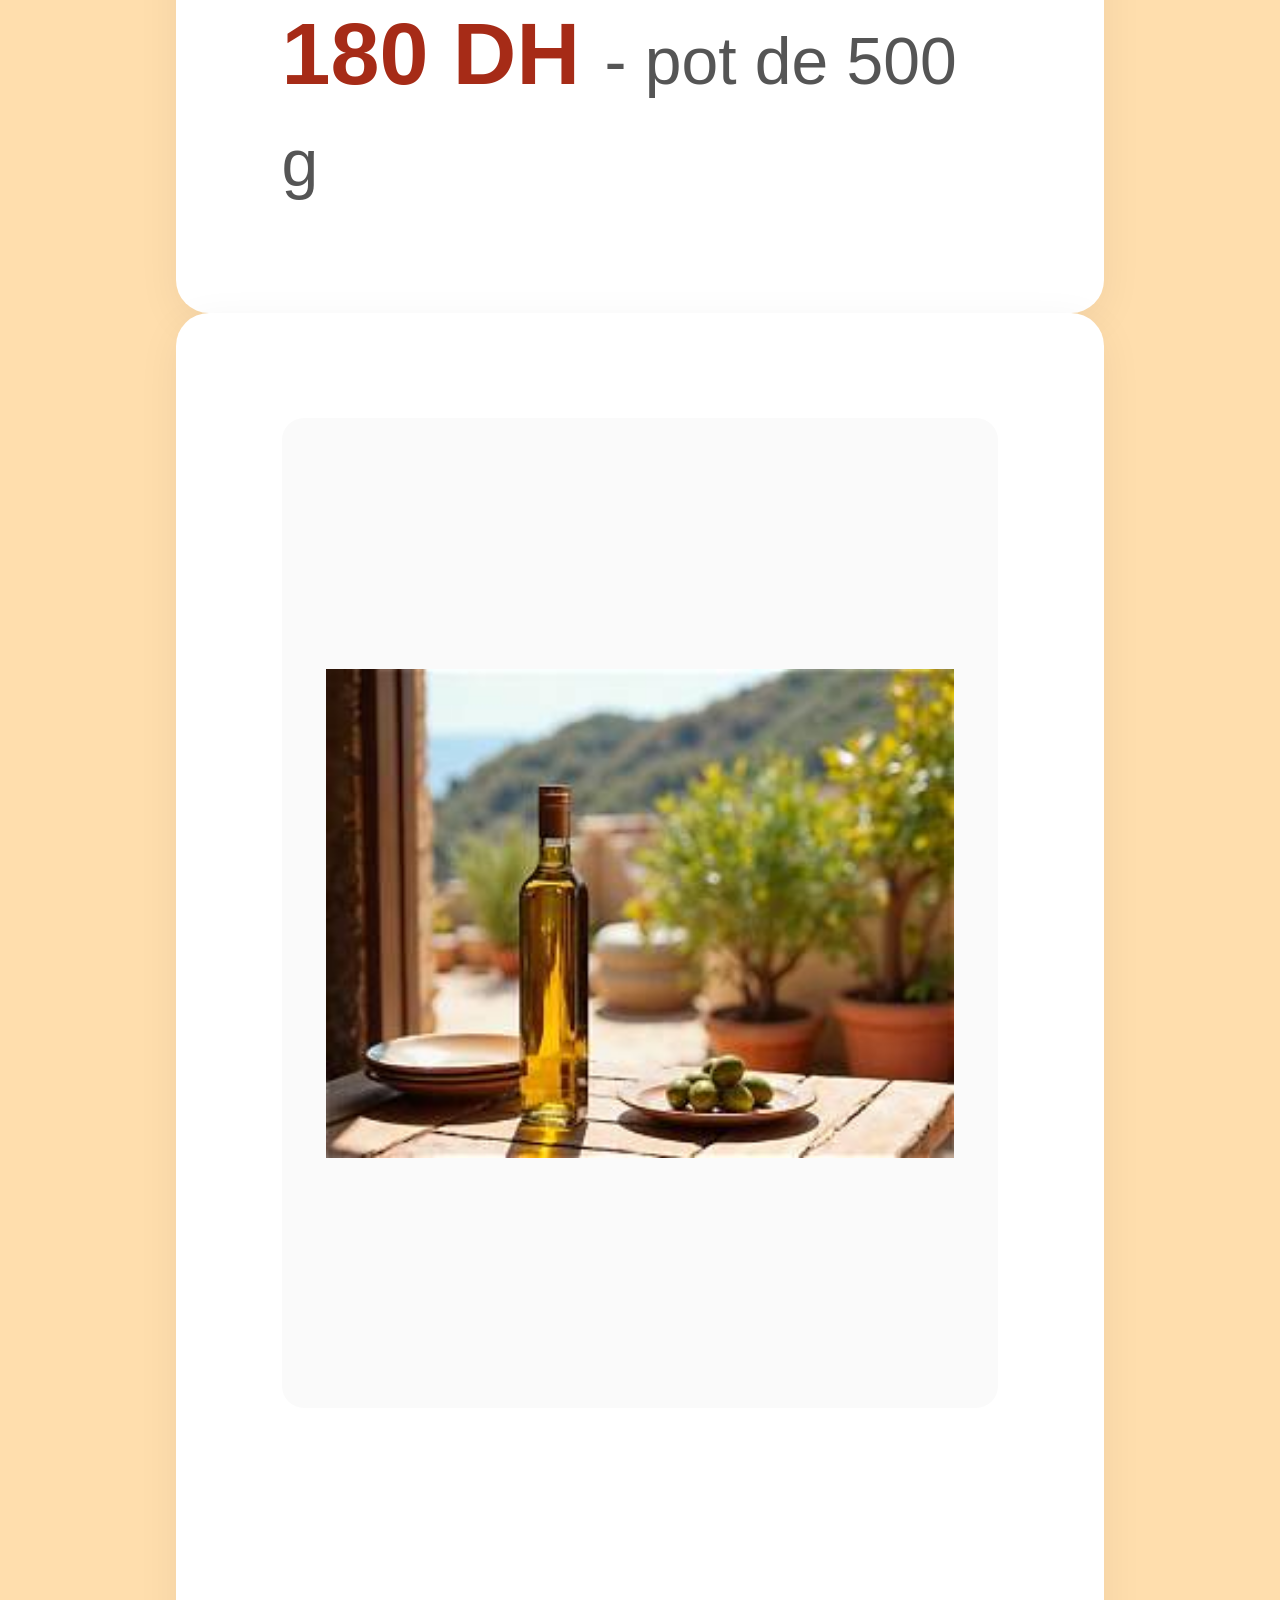
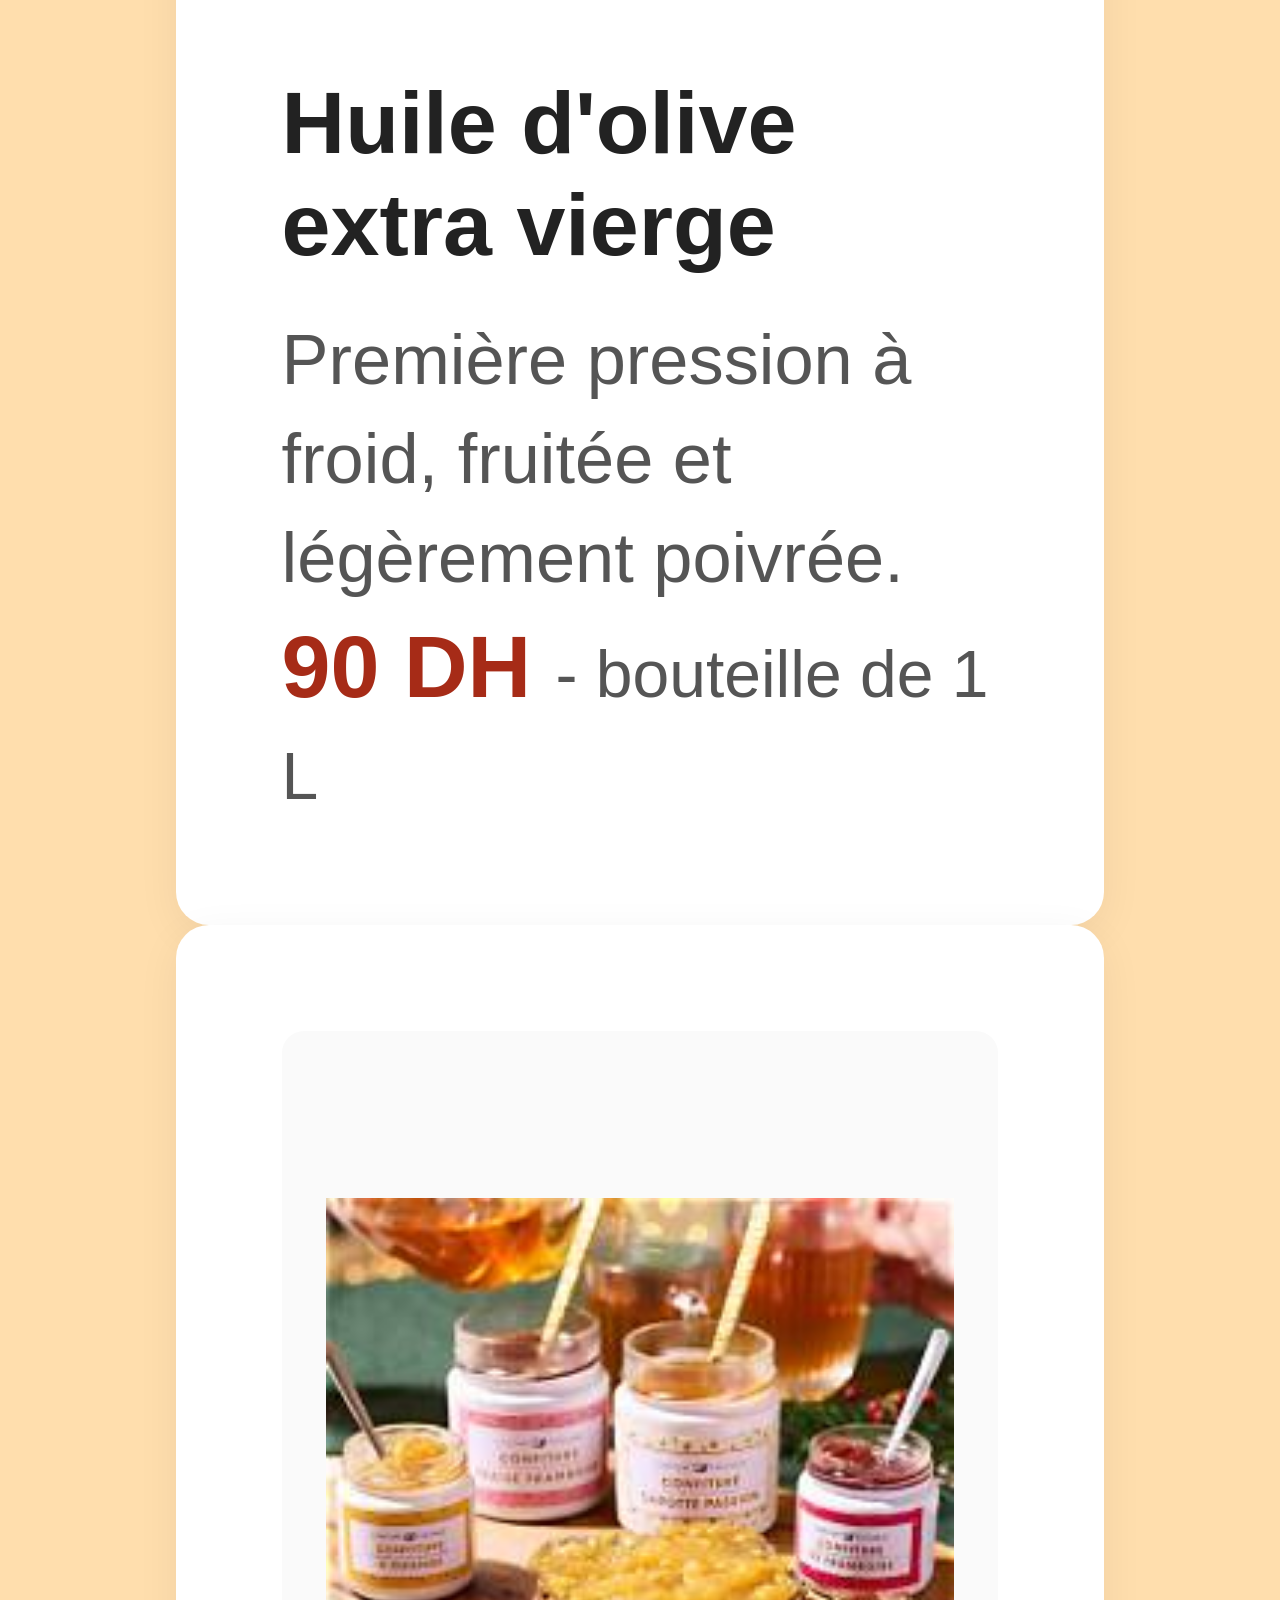
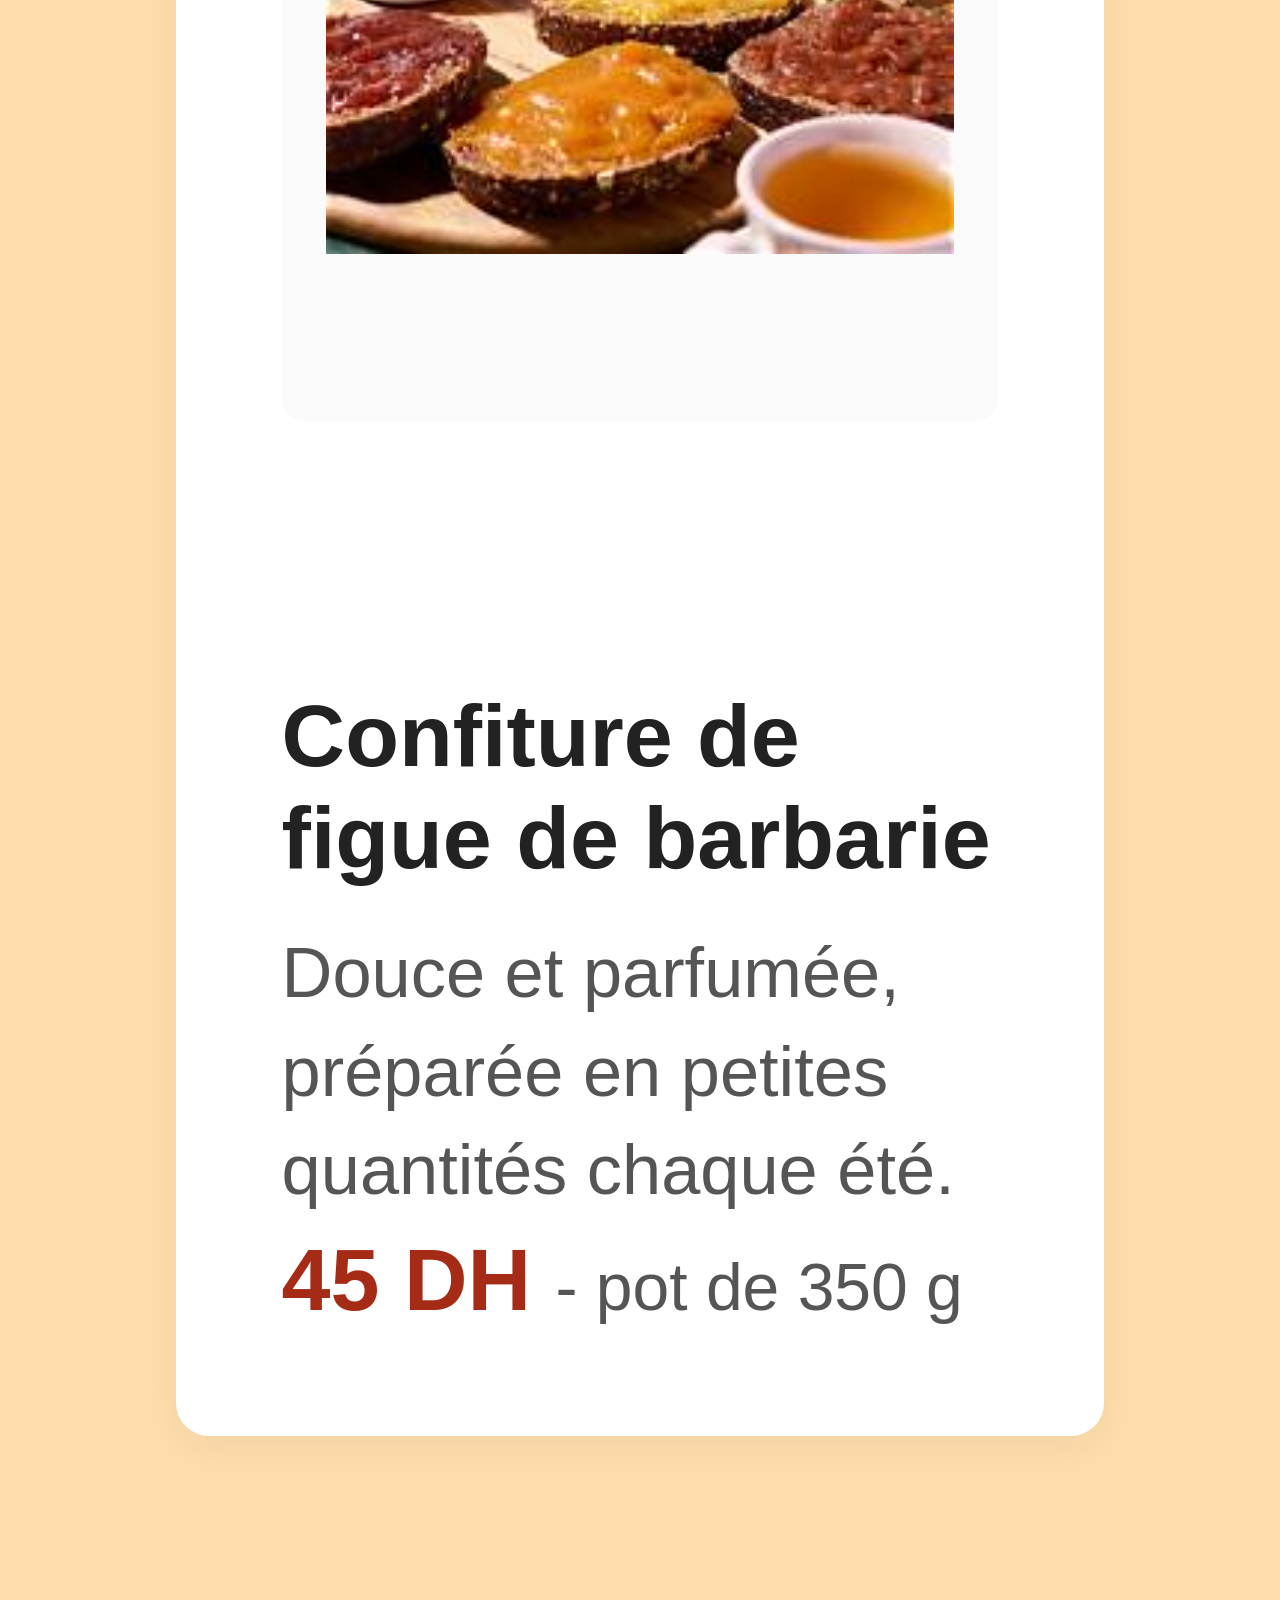
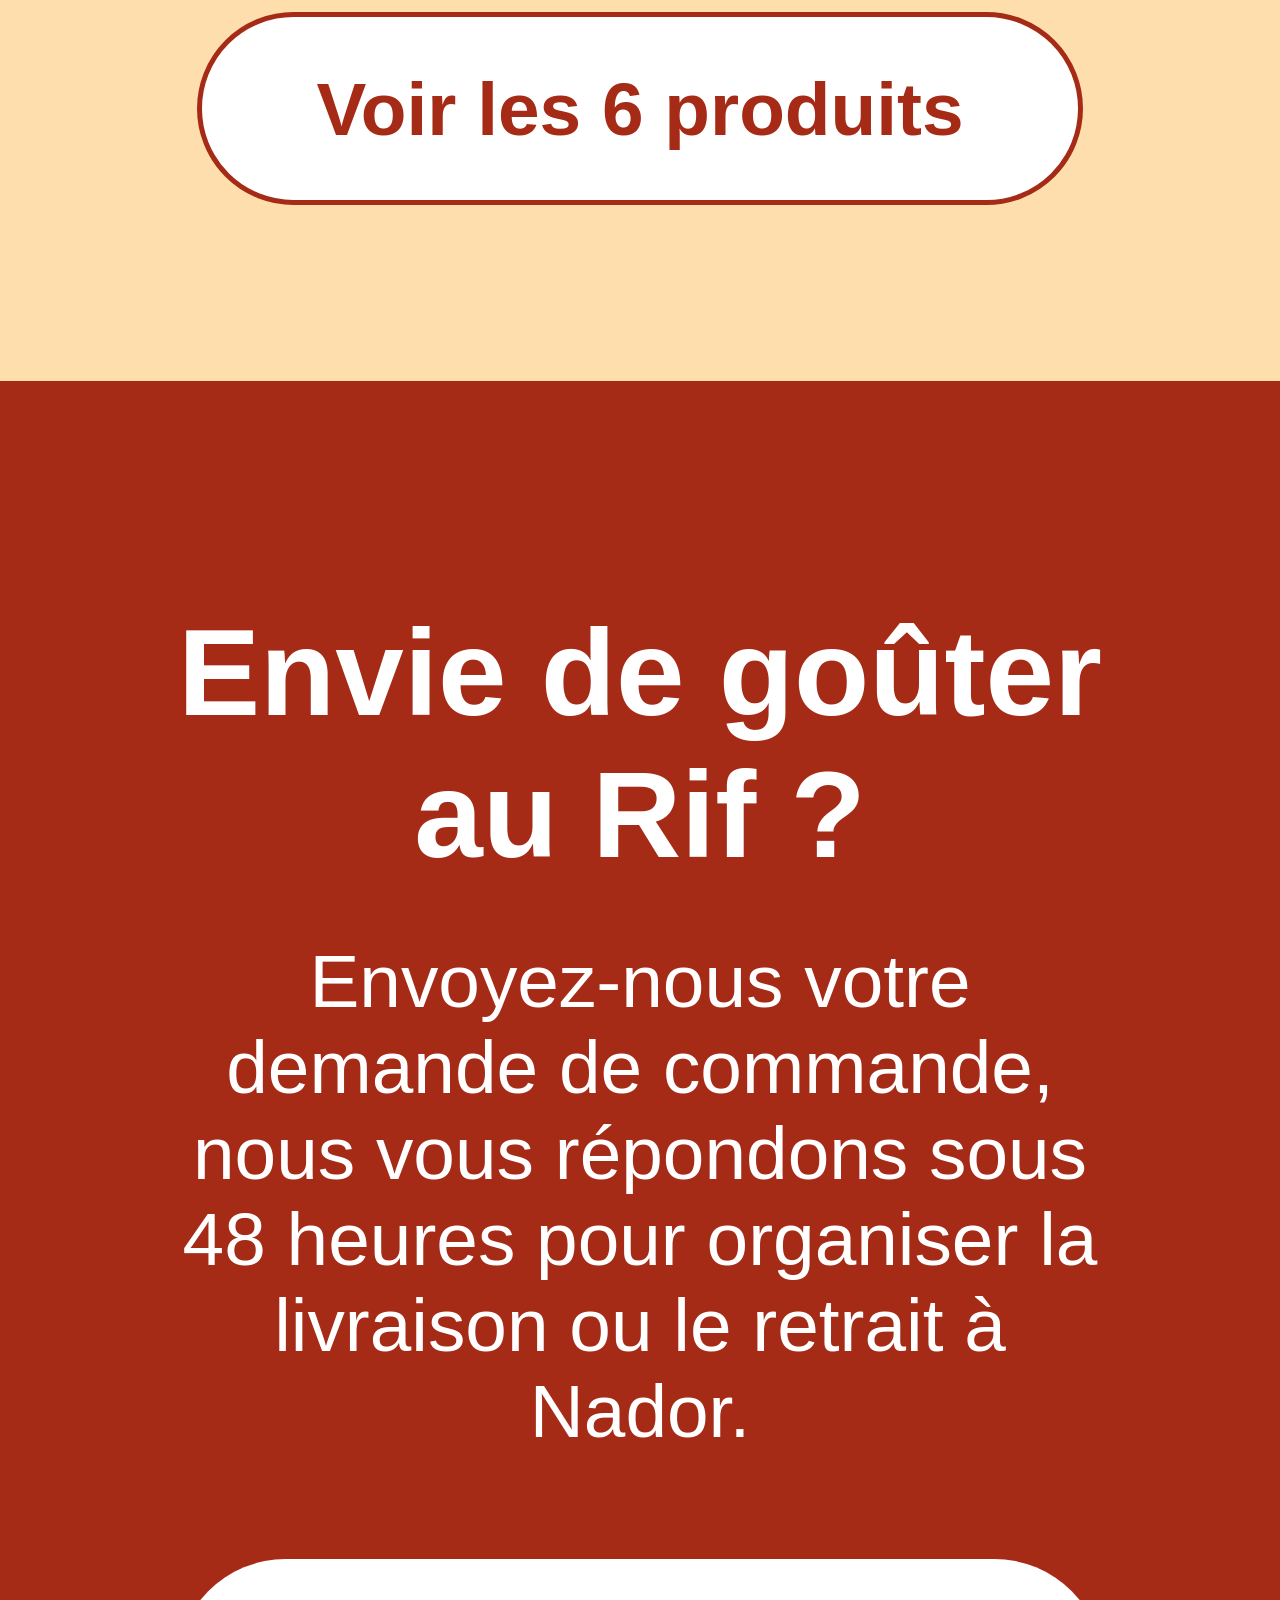
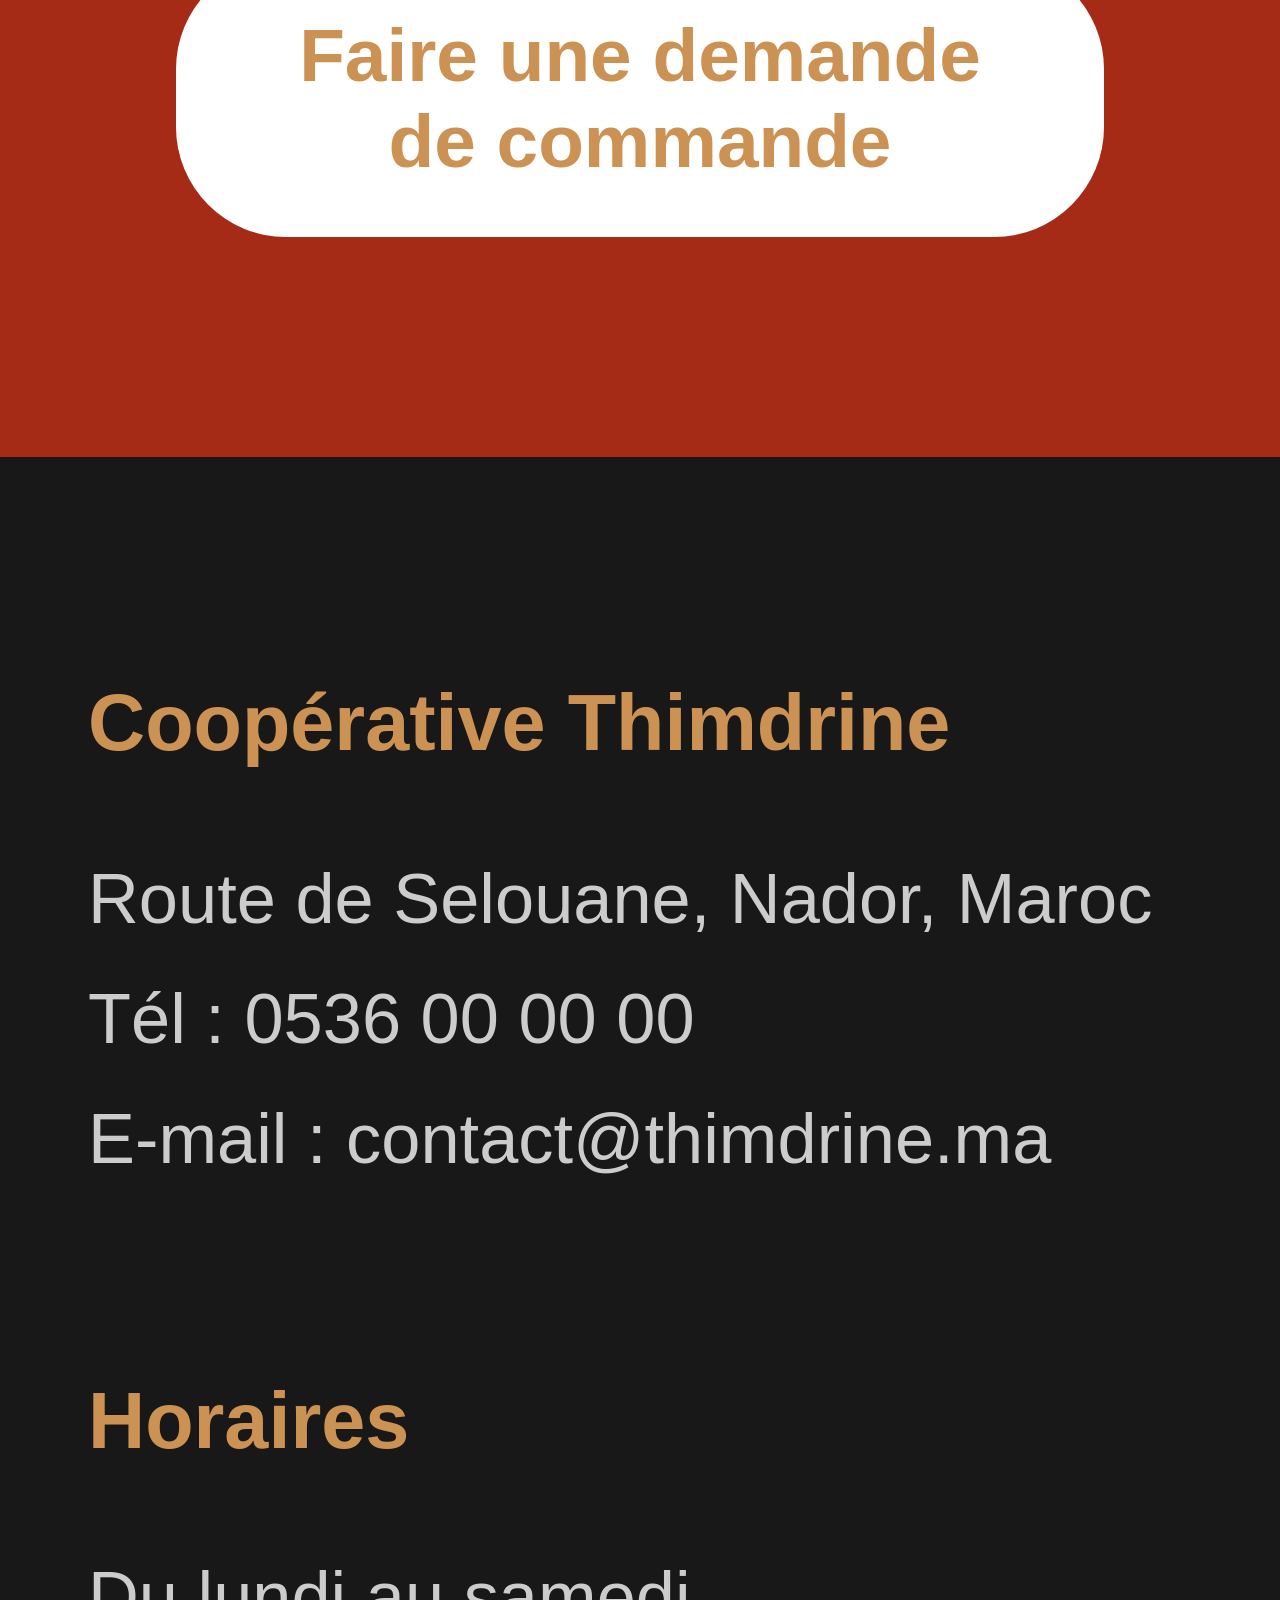
==== commit 90831a8f: "rename fichier d'un image effacer les espace" ====
--- a/index.html
+++ b/index.html
@@ -10,7 +10,7 @@
 <body>
   <header>
     <nav>
-      <div class="logo"><a href="index.html"><img src="images/Logo.png" alt="Logo de Thimdrine"></a> <h3 classe="dalogo">Thimdrine</h3></div>
+      <div class="logo"><a href="index.html"><img src="images/Logo.png" alt="Logo de Thimdrine"></a> <h3 class="dalogo">Thimdrine</h3></div>
       <ul>
           <li><a href="index.html">Accueil</a></li>
           <li><a href="nos-produits.html">Nos produits</a></li>
@@ -31,7 +31,7 @@
           </div>
       </div>
       <div class="sec1-image">
-          <img src="images/interface image project.jfif" alt="Thimdrine company " >
+          <img src="images/interface-image-project.jfif" alt="Thimdrine company ">
       </div>
     </section>
     <section class="sec2-nous">
--- a/CSS/style.css
+++ b/CSS/style.css
@@ -45,6 +45,7 @@
 .logo {
   display: flex;
   align-items: center;
+  margin-left: 2rem;
 }
 
 nav ul {
@@ -140,7 +141,7 @@
 }
 
 .btn-2 {
-  background-color: transparent;
+  background-color: rgb(252, 252, 252);
   color: var(--primary-color);
   border: 1px solid var(--primary-color);
 }
@@ -178,9 +179,11 @@
  /* 6. produit sec3  */
 
 .sec3 {
+        background-color: #ffdead;
+
   max-width: 1100px;
-  margin: 2.5rem auto;
-  padding: 0 1rem;
+  margin:  auto;
+  padding: 2rem 1rem;
   text-align: center;
 }
 
@@ -190,7 +193,6 @@
   font-weight: 700;
   color: var(--text-main);
   margin-bottom: 0;
-  text-align: center;
 }
 
 .sec3 > p {
@@ -351,5 +353,175 @@
   gap: 1.8rem;
   flex-wrap: wrap;
 }
-
-
+.products-grid h1{
+      margin: 2rem auto;
+  padding: 0 1rem;
+  width: auto;
+
+
+}
+
+ /* 7. ajustement de la page */
+
+@media(min-width: 500px){
+    body{
+    zoom:5.5;
+  }
+}
+/* apropos */
+.apropos-title{
+    text-align: center;
+  max-width: 1100px;
+  margin: 2rem auto;
+  padding:  1rem;
+}
+
+.apropos-title h1 {
+  color: var(--text-main);
+  font-size: 2rem;
+  font-weight: 800;
+}
+.apropos-image{
+  max-width: 80%;
+  margin: 1rem auto 2rem;
+  padding: 0 1rem;
+}
+.apropos-image img {
+  width: 100%;
+  border-radius: 20px;
+  display: block;
+}
+.apropos-content {
+  max-width: 1100px;
+  margin: 0 auto;
+  padding: 4rem 5rem;
+  background-color: #ffe9c8;
+}
+.apropos-content h2 {
+  text-align: center;
+  font-size: 1.8rem;
+  margin-bottom: 3rem;
+}
+.apropos-grid {
+  display: flex;
+  flex-wrap: wrap;
+  justify-content: space-between;
+  gap: 3rem;
+}   
+.apropos-block{
+    max-width: 400px;
+    
+}
+.apropos-block h3 {
+  color: #31543a;
+  font-size: 1.2rem;
+  margin-bottom: 1rem;
+}
+.apropos-block ul {
+  padding-left: 1.2rem;
+}
+.apropos-block li {
+  color: var(--text-muted);
+  font-size: 0.85rem;
+  line-height: 1.6;
+  margin-bottom: 0.7rem;
+}
+
+
+/* contact  */
+
+.contact-title {
+  max-width: 1100px;
+  margin: 0 auto;
+  padding: 2rem 1rem;
+  background-color: #ffe9c8;
+  text-align: center;
+}
+
+.contact-container {
+  max-width: 1000px;
+  margin: 2.5rem auto;
+  padding: 0 1rem;
+  display: flex;
+  justify-content: space-between;
+  gap: 1.5rem;
+}
+.contact-form,
+.contact-info {
+  background-color: #ff9b9f;
+    width: 50%;
+  padding: 2rem;
+  border-radius: 12px;
+}
+.contact-form h2,
+.contact-info h2 {
+      text-align: center;
+  margin-bottom: 2rem;
+  font-size: 1.3rem;
+}   
+.contact-form form {
+  display: flex;
+  flex-direction: column;
+}
+.contact-form label {
+  font-size: 0.85rem;
+  font-weight: 700;
+  margin-bottom: 0.4rem;
+}
+
+
+.contact-form input,
+.contact-form textarea {
+  width: 70%;
+    height: 30px;
+
+  padding: 0.45rem;
+  margin-bottom: 0.5rem;
+border: 2px solid #333;
+  border-radius: 4px;
+  font-family: sans-serif;
+}
+.contact-form textarea {
+  height: 60px;
+}
+.contact-form button {
+  width: auto;
+  margin-left: auto;
+    margin-top: 0.5rem;
+}
+
+
+.contact-info {
+  height: fit-content;
+}
+
+.contact-info ul {
+  padding-left: 1.2rem;
+}
+
+
+.contact-info li {
+    margin-bottom: 2.5rem;
+  font-size: 0.9rem;
+  font-weight: 600;
+}
+
+.contact-message {
+  max-width: 900px;
+  margin: 2rem auto ;
+  padding: 2.5rem;
+  background-color: #ff9b9f;
+  border-radius: 12px;
+  text-align: center;
+}
+
+.contact-message h2 {
+  font-size: 1.4rem;
+  margin-bottom: 1.2rem;
+}
+
+.contact-message p {
+  font-size: 1rem;
+  font-weight: 600;
+}
+
